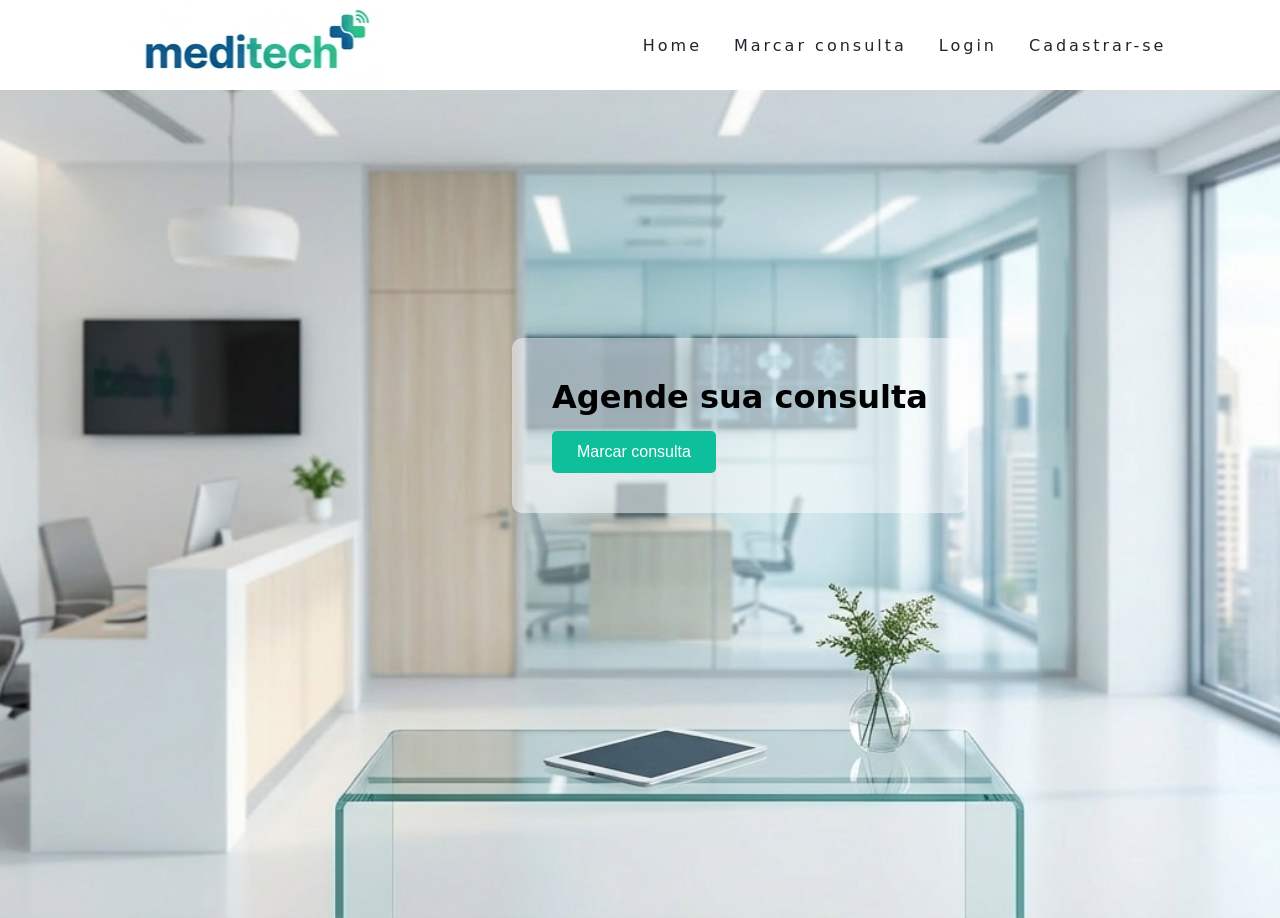
==== html/index.html @ 7c6306c4 "feat: cadastro" ====
<!DOCTYPE html>
<html lang="en">

<head>
    <meta charset="UTF-8">
    <link rel="stylesheet" href="/css/home.css">
    <link rel="stylesheet" href="/css/base.css">
    <link rel="stylesheet" href="/css/layout.css">
    <title>Meditech - Consultas</title>
</head>

<body>
    <header>
        <nav>
            <img class="logo" src="/png/logo-meditech.png">
            </div>
            <ul class="header">
                <li><a href="index.html">Home</a></li>
                <li><a href="consultation.html">Marcar consulta</a></li>
                <li><a href="login.html">Login</a></li>
                <li><a href="register.html">Cadastrar-se</a></li>
            </ul>
        </nav>
    </header>

    <main>
        <div class="box-agendar">
            <h1>Agende sua consulta</h1>
            <a href="consultation.html">
                <button class="btn-consulta">Marcar consulta</button>
            </a>
        </div>
    </main>
</body>

</html>
---- css/home.css ----
.box-agendar{
    position:absolute;
    top:30%;
    left:40%;
    background:rgba(255,255,255,0.5);
    padding:40px;
    border-radius:10px;
}
.btn-consulta{ 
    margin-top: 15px; 
    padding: 12px 25px; 
    background: #0dbf9b; 
    border: none; 
    border-radius: 5px; 
    color: white; 
    font-size: 16px; 
    cursor: pointer; 
}
---- css/base.css ----
* {
    margin: 0;
    padding: 0;
}

a {
    color: #23232e;
    text-decoration: none;
    transition: 0.3s;
}

a:hover {
    opacity: 0.7;
}

body{
    font-family: system-ui, -apple-system, BlinkMacSystemFont, 'Segoe UI', Roboto;
}
---- css/layout.css ----
.logo {
    font-size: 20px;
    text-transform: uppercase;
    letter-spacing: 4px;
}

nav{
    display: flex;
    justify-content: space-around;
    align-items: center;
    font-family: system-ui, -apple-system, BlinkMacSystemFont, 'Segoe UI', Roboto, Oxygen, Ubuntu, Cantarell, 'Open Sans', 'Helvetica Neue', sans-serif;
    background:#fff;
    height: 10vh;
}

main {
    background: url("/png/home-meditech.png") no-repeat center center;
    background-size: cover;
    height: 92vh;
    position: relative;
}

.header{
    list-style: none;
    display: flex;
}

.header li {
    letter-spacing: 3px;
    margin-left: 32px;
}
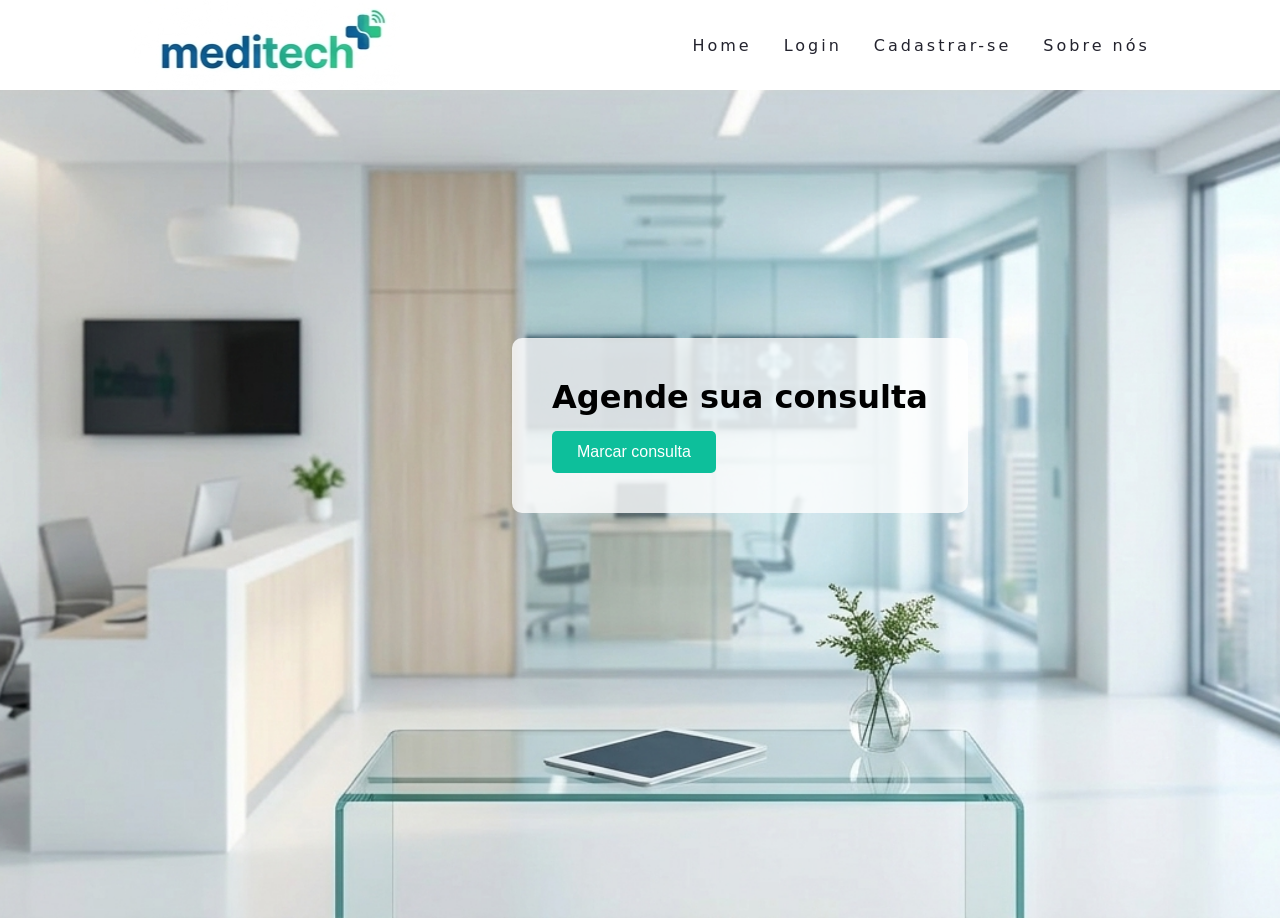
==== commit c908d1e4: "feat: login e agendamento" ====
--- a/html/index.html
+++ b/html/index.html
@@ -5,7 +5,7 @@
     <meta charset="UTF-8">
     <link rel="stylesheet" href="/css/home.css">
     <link rel="stylesheet" href="/css/base.css">
-    <link rel="stylesheet" href="/css/layout.css">
+    <link rel="stylesheet" href="/css/header.css">
     <title>Meditech - Consultas</title>
 </head>
 
@@ -16,9 +16,9 @@
             </div>
             <ul class="header">
                 <li><a href="index.html">Home</a></li>
-                <li><a href="consultation.html">Marcar consulta</a></li>
                 <li><a href="login.html">Login</a></li>
                 <li><a href="register.html">Cadastrar-se</a></li>
+                <li><a href="about.html">Sobre nós</a></li>
             </ul>
         </nav>
     </header>
@@ -26,7 +26,7 @@
     <main>
         <div class="box-agendar">
             <h1>Agende sua consulta</h1>
-            <a href="consultation.html">
+            <a href="register.html">
                 <button class="btn-consulta">Marcar consulta</button>
             </a>
         </div>
--- a/css/home.css
+++ b/css/home.css
@@ -2,7 +2,7 @@
     position:absolute;
     top:30%;
     left:40%;
-    background:rgba(255,255,255,0.5);
+    background:rgba(255,255,255,0.8);
     padding:40px;
     border-radius:10px;
 }
@@ -16,3 +16,27 @@
     font-size: 16px; 
     cursor: pointer; 
 }
+.sobre-container{
+    display: flex;
+    justify-content: center;
+    align-items: center;
+    min-height: 80vh;
+}
+
+.sobre-box{
+    max-width: 700px;
+    background: rgba(255,255,255,0.92);
+    padding: 40px;
+    border-radius: 10px;
+    text-align: center;
+    box-shadow: 0 10px 30px rgba(0,0,0,0.2);
+}
+
+.sobre-box h1{
+    margin-bottom: 20px;
+}
+
+.sobre-box p{
+    margin-bottom: 15px;
+    line-height: 1.6;
+}
--- a/css/base.css
+++ b/css/base.css
@@ -15,4 +15,4 @@
 
 body{
     font-family: system-ui, -apple-system, BlinkMacSystemFont, 'Segoe UI', Roboto;
-}+}
--- a/css/header.css
+++ b/css/header.css
@@ -0,0 +1,31 @@
+.logo {
+    font-size: 20px;
+    text-transform: uppercase;
+    letter-spacing: 4px;
+}
+
+nav{
+    display: flex;
+    justify-content: space-around;
+    align-items: center;
+    font-family: system-ui, -apple-system, BlinkMacSystemFont, 'Segoe UI', Roboto, Oxygen, Ubuntu, Cantarell, 'Open Sans', 'Helvetica Neue', sans-serif;
+    background:#fff;
+    height: 10vh;
+}
+
+main {
+    background: url("/png/home-meditech.png") no-repeat center center;
+    background-size: cover;
+    height: 92vh;
+    position: relative;
+}
+
+.header{
+    list-style: none;
+    display: flex;
+}
+
+.header li {
+    letter-spacing: 3px;
+    margin-left: 32px;
+}
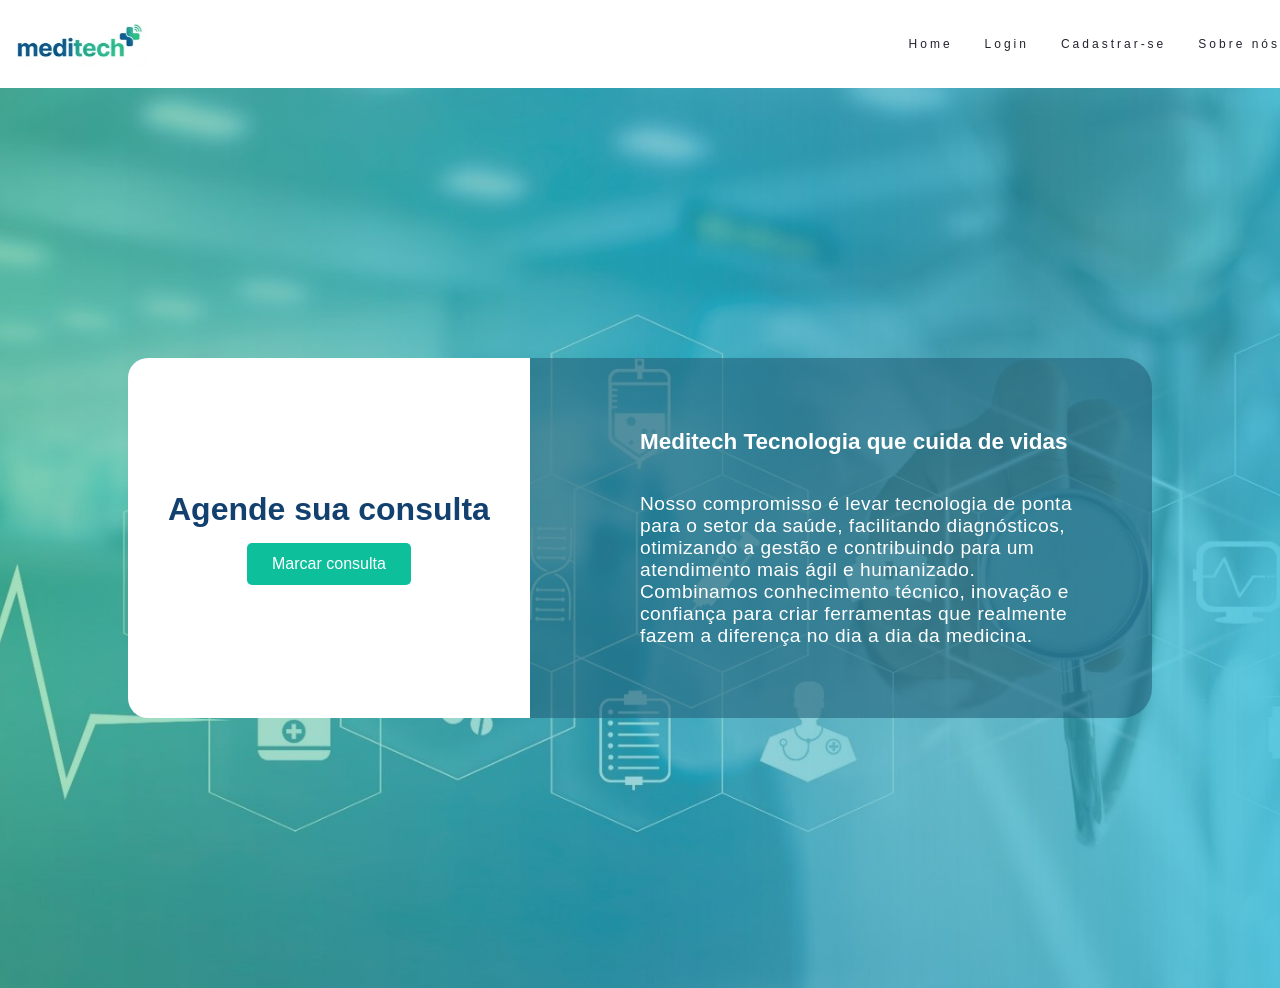
==== commit c9886483: "[FEATURE] Implementação: Ajustar layout" ====
--- a/html/index.html
+++ b/html/index.html
@@ -11,26 +11,35 @@
 
 <body>
     <header>
-        <nav>
-            <img class="logo" src="/png/logo-meditech.png">
-            </div>
-            <ul class="header">
-                <li><a href="index.html">Home</a></li>
-                <li><a href="login.html">Login</a></li>
-                <li><a href="register.html">Cadastrar-se</a></li>
-                <li><a href="about.html">Sobre nós</a></li>
-            </ul>
-        </nav>
+        <div class="wrapper">
+            <nav>
+                <img class="logo" src="/png/logo-meditech.png">
+                <ul class="header">
+                    <li><a href="index.html">Home</a></li>
+                    <li><a href="login.html">Login</a></li>
+                    <li><a href="register.html">Cadastrar-se</a></li>
+                    <li><a href="about.html">Sobre nós</a></li>
+                </ul>
+            </nav>
+        </div>
     </header>
 
-    <main>
-        <div class="box-agendar">
-            <h1>Agende sua consulta</h1>
-            <a href="register.html">
-                <button class="btn-consulta">Marcar consulta</button>
-            </a>
+    <div class="main">
+        <div class="background">
+            <div class="container">
+                <div class="box-agendar">
+                    <h1>Agende sua consulta</h1>
+                    <a href="register.html">
+                        <button class="btn-consulta">Marcar consulta</button>
+                    </a>
+                </div>
+                <div class="box-info">
+                    <h3>Meditech Tecnologia que cuida de vidas</h3>
+                    <p>Nosso compromisso é levar tecnologia de ponta para o setor da saúde, facilitando diagnósticos, otimizando a gestão e contribuindo para um atendimento mais ágil e humanizado. Combinamos conhecimento técnico, inovação e confiança para criar ferramentas que realmente fazem a diferença no dia a dia da medicina.</p>
+                </div>
+            </div>
         </div>
-    </main>
+    </div>
 </body>
 
 </html>
--- a/css/home.css
+++ b/css/home.css
@@ -1,11 +1,14 @@
 .box-agendar{
-    position:absolute;
-    top:30%;
-    left:40%;
-    background:rgba(255,255,255,0.8);
+    background: #fff;
     padding:40px;
-    border-radius:10px;
+    border-radius: 20px 0px 0px 20px;
+    height: 280px;
+    display: flex;
+    align-items: center;
+    justify-content: center;
+    flex-direction: column;
 }
+
 .btn-consulta{ 
     margin-top: 15px; 
     padding: 12px 25px; 
@@ -39,4 +42,32 @@
 .sobre-box p{
     margin-bottom: 15px;
     line-height: 1.6;
+}
+
+.container {
+    display: flex;
+    align-items: center;
+    justify-content: space-between;
+    width: 80%;
+    height: 360px;
+    background: #26667f9e;
+    border-radius: 30px;
+    /* padding: 0px 0em 0px 30px; */
+    /* position: relative; */
+}
+
+.box-info {
+    width: 50%;
+    color: #fff;
+    font-size: 1.2em;
+}
+
+.box-info p {
+    width: 85%;
+    letter-spacing: 0.5px;
+    margin-top: 2em;
+}
+
+.box-agendar h1 {
+    color: #124170;
 }
--- a/css/base.css
+++ b/css/base.css
@@ -10,9 +10,15 @@
 }
 
 a:hover {
-    opacity: 0.7;
+    color: #22aa89;
+    font-size: 1.1em;
 }
 
 body{
-    font-family: system-ui, -apple-system, BlinkMacSystemFont, 'Segoe UI', Roboto;
+    font-family: Roboto, sans-serif
 }
+.wrapper {
+    max-width: 1350px;
+    width: 100%;
+    margin: 0 auto;
+}
--- a/css/header.css
+++ b/css/header.css
@@ -1,28 +1,40 @@
-.logo {
-    font-size: 20px;
-    text-transform: uppercase;
-    letter-spacing: 4px;
+header{
+    box-shadow: rgba(0, 0, 0, 0.24) 0px 3px 8px;
+}
+nav{
+    display: flex;
+    justify-content: space-between;
+    align-items: center;
+    background:#fff;
+    height: 5.5em;
 }
 
-nav{
+.background {
+    background: url("../png/background-2.jpg") no-repeat center center;
+    background-size: cover;
+    height: 100%;
+    width: 100%;
     display: flex;
-    justify-content: space-around;
     align-items: center;
-    font-family: system-ui, -apple-system, BlinkMacSystemFont, 'Segoe UI', Roboto, Oxygen, Ubuntu, Cantarell, 'Open Sans', 'Helvetica Neue', sans-serif;
-    background:#fff;
-    height: 10vh;
+    justify-content: center;
+    gap: 5em;
+}
+.logo
+{
+    width: 150px;
+    height: auto;
 }
 
-main {
-    background: url("/png/home-meditech.png") no-repeat center center;
-    background-size: cover;
-    height: 92vh;
-    position: relative;
+.main
+{
+    width: 100%;
+    height: 100vh;
 }
 
 .header{
     list-style: none;
     display: flex;
+    font-size: 0.75em;
 }
 
 .header li {
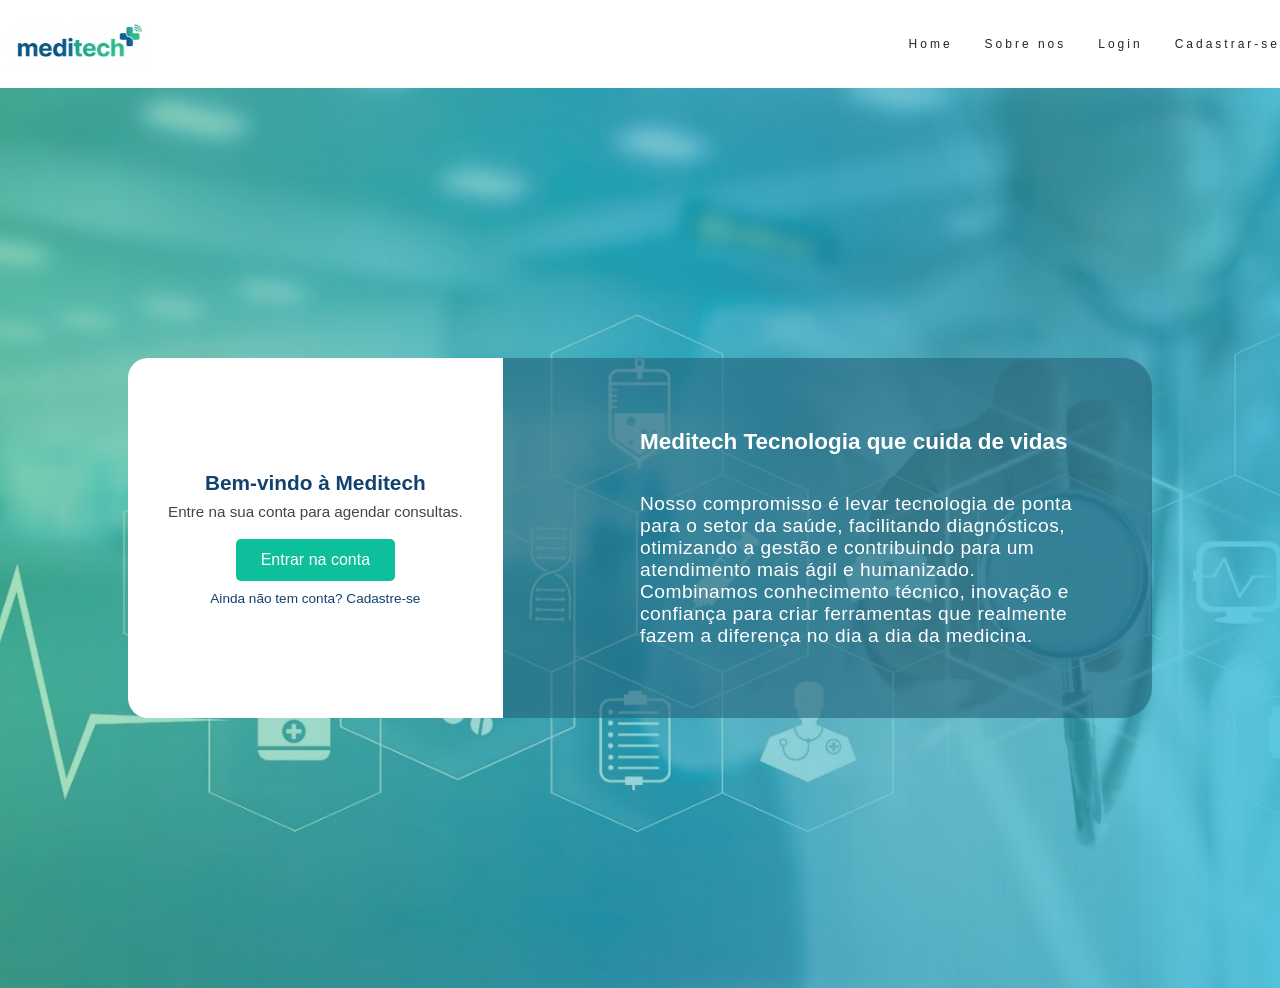
==== commit bcab5d6d: "Add GitHub Copilot instructions, enhance VS Code setup, and improve UI components" ====
--- a/html/index.html
+++ b/html/index.html
@@ -10,28 +10,24 @@
 </head>
 
 <body>
-    <header>
-        <div class="wrapper">
-            <nav>
-                <img class="logo" src="/png/logo-meditech.png">
-                <ul class="header">
-                    <li><a href="index.html">Home</a></li>
-                    <li><a href="login.html">Login</a></li>
-                    <li><a href="register.html">Cadastrar-se</a></li>
-                    <li><a href="about.html">Sobre nós</a></li>
-                </ul>
-            </nav>
-        </div>
-    </header>
+    <app-navbar></app-navbar>
 
     <div class="main">
         <div class="background">
             <div class="container">
-                <div class="box-agendar">
+                <div class="box-agendar" id="boxLogado">
                     <h1>Agende sua consulta</h1>
-                    <a href="register.html">
+                    <a href="consultation.html">
                         <button class="btn-consulta">Marcar consulta</button>
                     </a>
+                </div>
+                <div class="box-agendar box-guest" id="boxGuest">
+                    <h1>Bem-vindo à Meditech</h1>
+                    <p>Entre na sua conta para agendar consultas.</p>
+                    <a href="login.html">
+                        <button class="btn-consulta">Entrar na conta</button>
+                    </a>
+                    <a class="link-cadastro-home" href="register.html">Ainda não tem conta? Cadastre-se</a>
                 </div>
                 <div class="box-info">
                     <h3>Meditech Tecnologia que cuida de vidas</h3>
@@ -41,5 +37,13 @@
         </div>
     </div>
 </body>
+<script src="/js/navbar.js"></script>
+<script>
+    (function () {
+        const logado = !!localStorage.getItem("token");
+        document.getElementById("boxLogado").style.display = logado ? "flex" : "none";
+        document.getElementById("boxGuest").style.display  = logado ? "none"  : "flex";
+    })();
+</script>
 
 </html>
--- a/css/home.css
+++ b/css/home.css
@@ -70,4 +70,27 @@
 
 .box-agendar h1 {
     color: #124170;
+}
+
+.box-guest h1 {
+    font-size: 1.3em;
+}
+
+.box-guest p {
+    color: #444;
+    font-size: 0.95em;
+    margin: 8px 0 4px;
+    text-align: center;
+}
+
+.link-cadastro-home {
+    display: block;
+    margin-top: 10px;
+    font-size: 0.85em;
+    color: #124170;
+    text-decoration: none;
+}
+
+.link-cadastro-home:hover {
+    text-decoration: underline;
 }
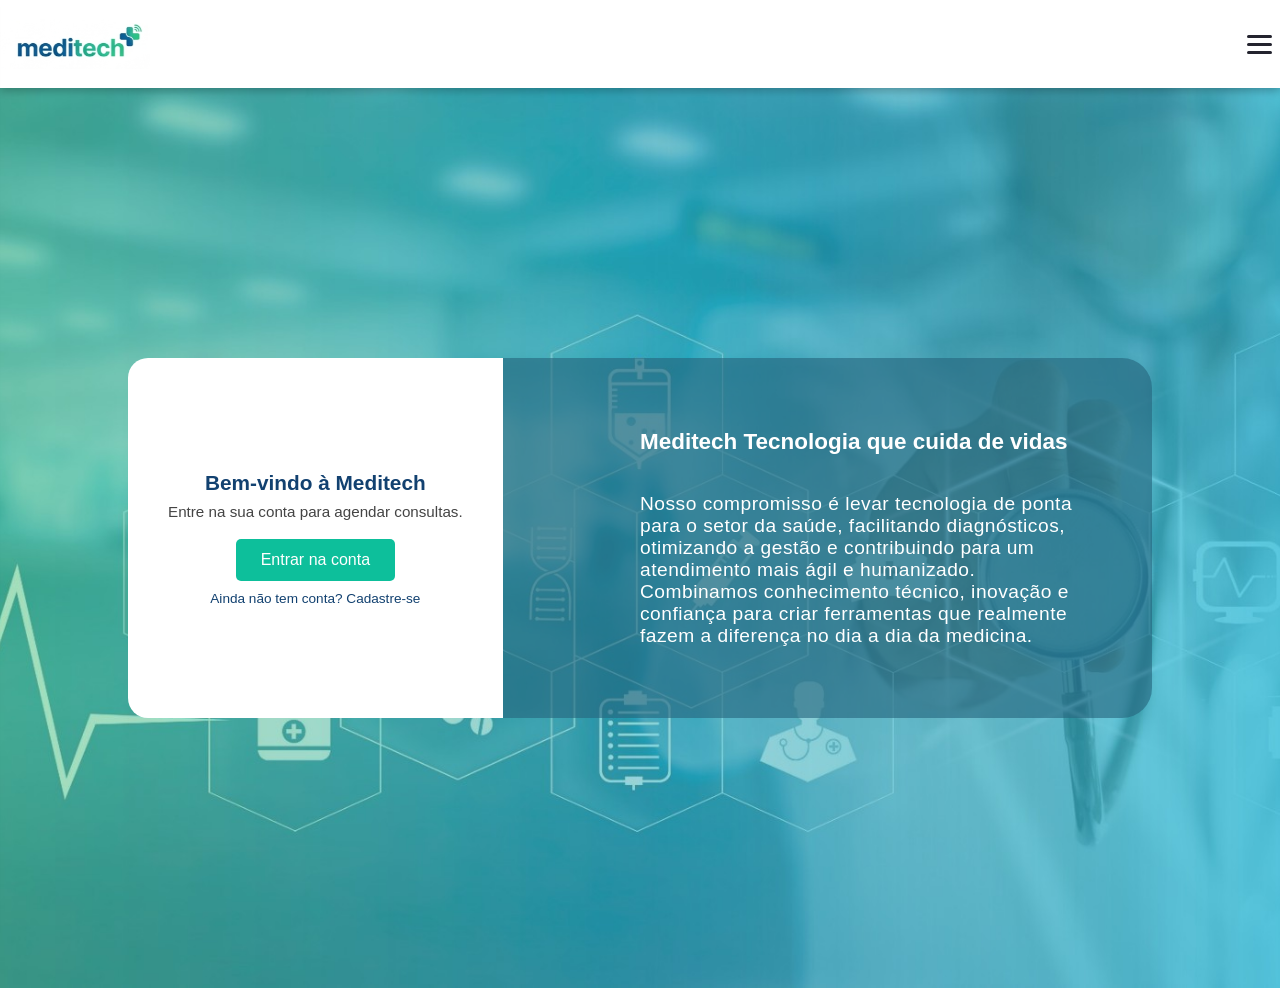
==== commit 3ba2d6d2: "Ajustes relacionados a login para refletir nova versao do backend" ====
--- a/html/index.html
+++ b/html/index.html
@@ -1,8 +1,9 @@
 <!DOCTYPE html>
-<html lang="en">
+<html lang="pt-br">
 
 <head>
     <meta charset="UTF-8">
+    <meta name="viewport" content="width=device-width, initial-scale=1.0">
     <link rel="stylesheet" href="/css/home.css">
     <link rel="stylesheet" href="/css/base.css">
     <link rel="stylesheet" href="/css/header.css">
@@ -17,16 +18,12 @@
             <div class="container">
                 <div class="box-agendar" id="boxLogado">
                     <h1>Agende sua consulta</h1>
-                    <a href="consultation.html">
-                        <button class="btn-consulta">Marcar consulta</button>
-                    </a>
+                    <a class="btn-consulta" href="consultation.html">Marcar consulta</a>
                 </div>
                 <div class="box-agendar box-guest" id="boxGuest">
                     <h1>Bem-vindo à Meditech</h1>
                     <p>Entre na sua conta para agendar consultas.</p>
-                    <a href="login.html">
-                        <button class="btn-consulta">Entrar na conta</button>
-                    </a>
+                    <a class="btn-consulta" href="login.html">Entrar na conta</a>
                     <a class="link-cadastro-home" href="register.html">Ainda não tem conta? Cadastre-se</a>
                 </div>
                 <div class="box-info">
@@ -38,12 +35,6 @@
     </div>
 </body>
 <script src="/js/navbar.js"></script>
-<script>
-    (function () {
-        const logado = !!localStorage.getItem("token");
-        document.getElementById("boxLogado").style.display = logado ? "flex" : "none";
-        document.getElementById("boxGuest").style.display  = logado ? "none"  : "flex";
-    })();
-</script>
+<script src="/js/home.js"></script>
 
 </html>
--- a/css/home.css
+++ b/css/home.css
@@ -18,6 +18,7 @@
     color: white; 
     font-size: 16px; 
     cursor: pointer; 
+    display: inline-block;
 }
 .sobre-container{
     display: flex;
--- a/css/header.css
+++ b/css/header.css
@@ -1,5 +1,7 @@
 header{
     box-shadow: rgba(0, 0, 0, 0.24) 0px 3px 8px;
+    position: relative;
+    z-index: 100;
 }
 nav{
     display: flex;
@@ -19,6 +21,12 @@
     justify-content: center;
     gap: 5em;
 }
+
+.logo-link {
+    display: flex;
+    align-items: center;
+}
+
 .logo
 {
     width: 150px;
@@ -31,13 +39,100 @@
     height: 100vh;
 }
 
-.header{
+/* Hamburger button */
+.hamburger-btn {
+    background: none;
+    border: none;
+    cursor: pointer;
+    display: flex;
+    flex-direction: column;
+    gap: 5px;
+    padding: 8px;
+}
+
+.hamburger-btn span {
+    display: block;
+    width: 25px;
+    height: 3px;
+    background: #23232e;
+    border-radius: 3px;
+    transition: background 0.3s;
+}
+
+.hamburger-btn:hover span {
+    background: #22aa89;
+}
+
+/* Sidebar overlay */
+.sidebar-overlay {
+    display: none;
+    position: fixed;
+    inset: 0;
+    background: rgba(0, 0, 0, 0.45);
+    z-index: 999;
+}
+
+.sidebar-overlay.open {
+    display: block;
+}
+
+/* Sidebar */
+.sidebar {
+    position: fixed;
+    top: 0;
+    left: -280px;
+    width: 260px;
+    height: 100%;
+    background: #1565C0;
+    z-index: 1000;
+    padding: 20px 0;
+    transition: left 0.3s ease;
+    box-shadow: 4px 0 15px rgba(0, 0, 0, 0.3);
+}
+
+.sidebar.open {
+    left: 0;
+}
+
+/* Sidebar close button */
+.sidebar-close {
+    background: none;
+    border: none;
+    color: #fff;
+    font-size: 1.2em;
+    cursor: pointer;
+    display: block;
+    margin: 0 20px 20px auto;
+    padding: 4px 8px;
+    transition: opacity 0.3s;
+}
+
+.sidebar-close:hover {
+    opacity: 0.7;
+}
+
+/* Sidebar menu */
+.sidebar-menu {
     list-style: none;
-    display: flex;
+    padding: 0;
+    margin-top: 10px;
+}
+
+.sidebar-menu li {
+    border-bottom: 1px solid rgba(255, 255, 255, 0.15);
+}
+
+.sidebar-menu li a {
+    display: block;
+    padding: 15px 25px;
+    color: #fff;
+    font-size: 0.75em;
+    letter-spacing: 3px;
+    transition: background 0.2s;
+}
+
+.sidebar-menu li a:hover {
+    background: rgba(255, 255, 255, 0.15);
+    color: #fff;
     font-size: 0.75em;
 }
-
-.header li {
-    letter-spacing: 3px;
-    margin-left: 32px;
-}
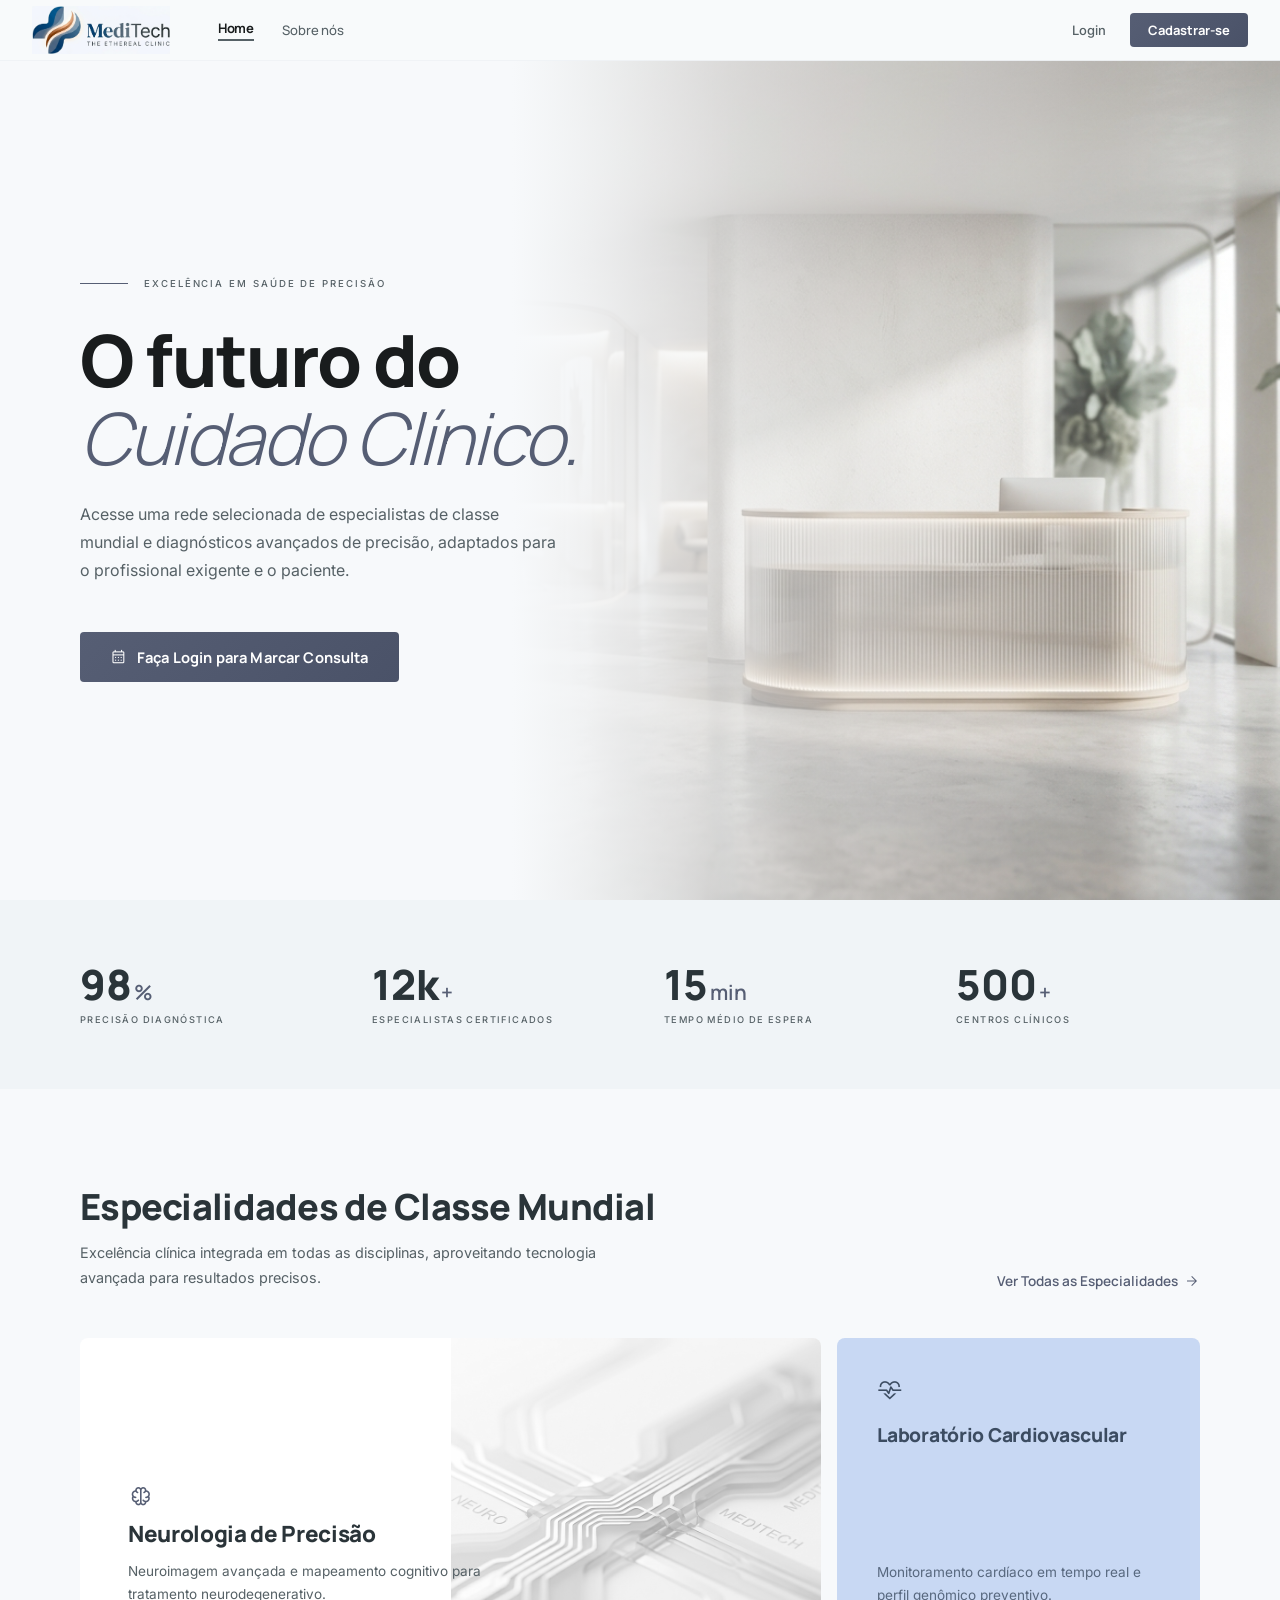
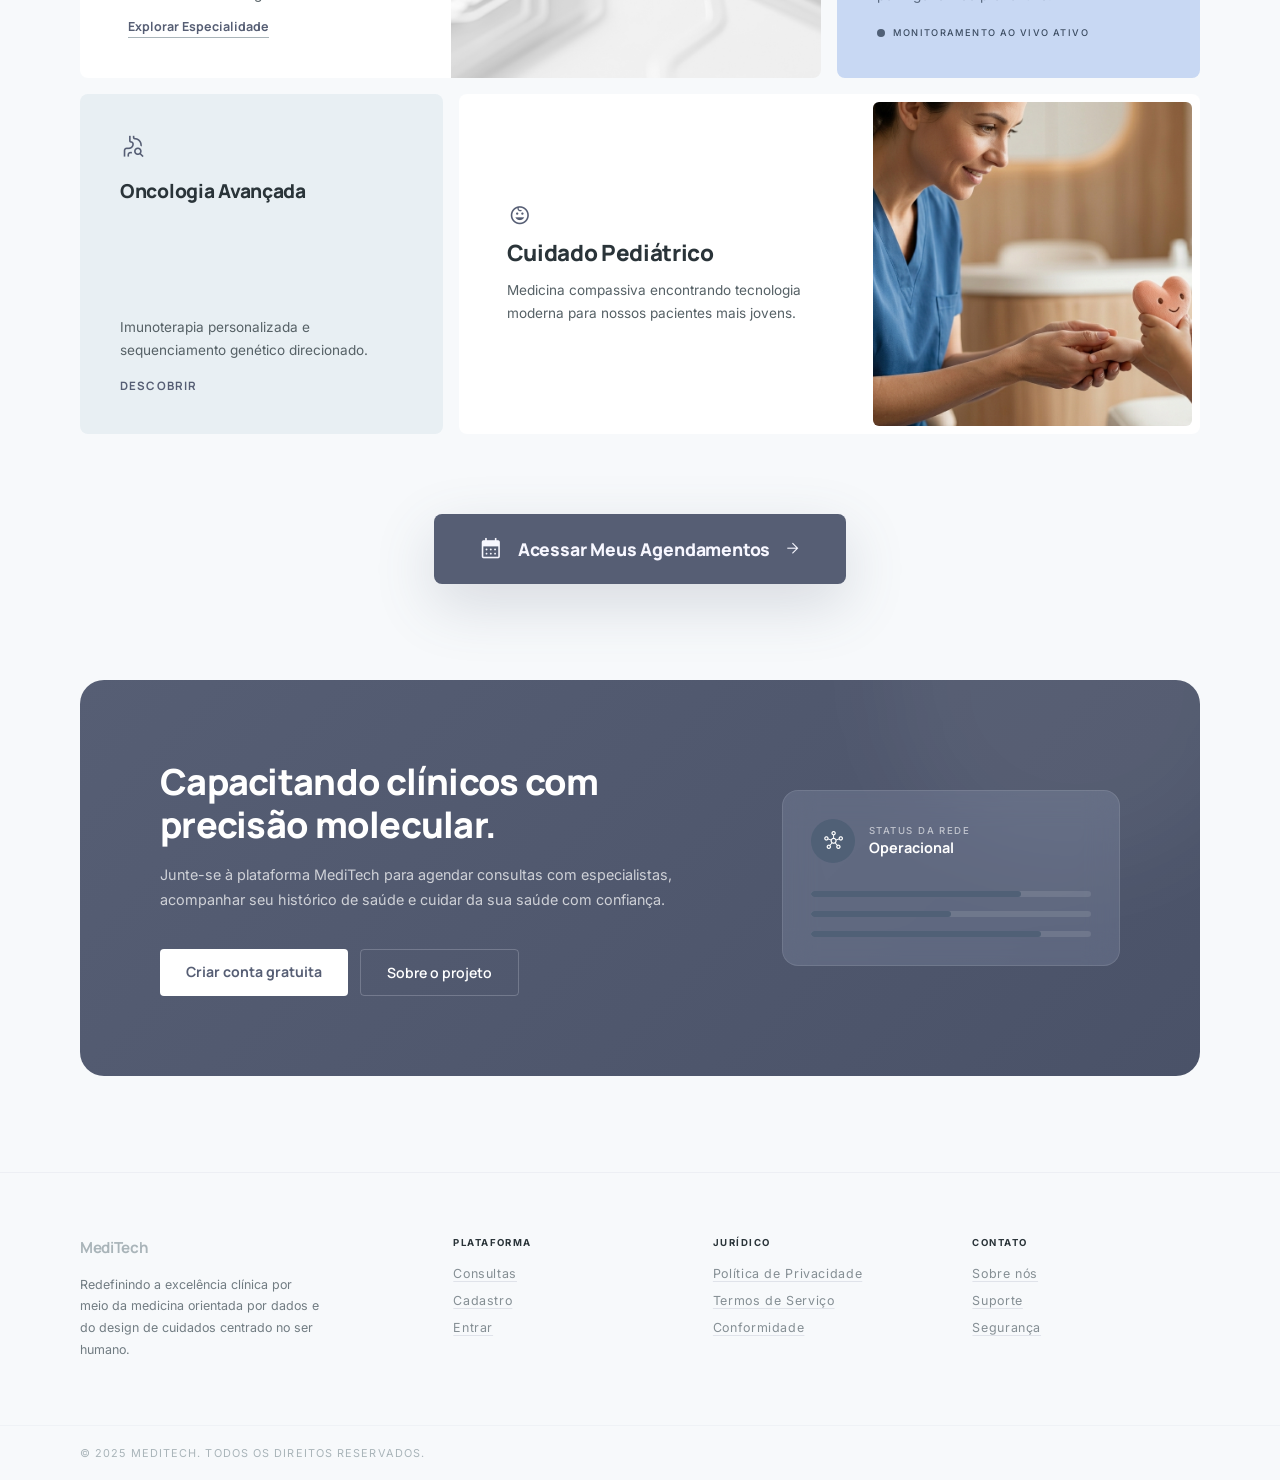
==== commit 6d31cdf9: "feat: Implement design system for MediTech website - Added design.md outlining the design system, in" ====
--- a/html/index.html
+++ b/html/index.html
@@ -4,37 +4,233 @@
 <head>
     <meta charset="UTF-8">
     <meta name="viewport" content="width=device-width, initial-scale=1.0">
-    <link rel="stylesheet" href="/css/home.css">
+    <link rel="preconnect" href="https://fonts.googleapis.com">
+    <link href="https://fonts.googleapis.com/css2?family=Manrope:wght@300;400;500;600;700;800&family=Inter:wght@300;400;500;600&display=swap" rel="stylesheet">
+    <link href="https://fonts.googleapis.com/css2?family=Material+Symbols+Outlined:opsz,wght,FILL,GRAD@24,300,0,0" rel="stylesheet">
     <link rel="stylesheet" href="/css/base.css">
     <link rel="stylesheet" href="/css/header.css">
-    <title>Meditech - Consultas</title>
+    <link rel="stylesheet" href="/css/home.css">
+    <title>MediTech — Consultas Médicas</title>
 </head>
 
 <body>
     <app-navbar></app-navbar>
 
-    <div class="main">
-        <div class="background">
-            <div class="container">
-                <div class="box-agendar" id="boxLogado">
-                    <h1>Agende sua consulta</h1>
-                    <a class="btn-consulta" href="consultation.html">Marcar consulta</a>
-                </div>
-                <div class="box-agendar box-guest" id="boxGuest">
-                    <h1>Bem-vindo à Meditech</h1>
-                    <p>Entre na sua conta para agendar consultas.</p>
-                    <a class="btn-consulta" href="login.html">Entrar na conta</a>
-                    <a class="link-cadastro-home" href="register.html">Ainda não tem conta? Cadastre-se</a>
-                </div>
-                <div class="box-info">
-                    <h3>Meditech Tecnologia que cuida de vidas</h3>
-                    <p>Nosso compromisso é levar tecnologia de ponta para o setor da saúde, facilitando diagnósticos, otimizando a gestão e contribuindo para um atendimento mais ágil e humanizado. Combinamos conhecimento técnico, inovação e confiança para criar ferramentas que realmente fazem a diferença no dia a dia da medicina.</p>
-                </div>
+    <main class="main">
+
+        <!-- ===== HERO ===== -->
+        <section class="hero">
+            <div class="hero-bg">
+                <img src="/png/Hero tela inicial.png" alt="Ambiente clínico moderno">
+                <div class="hero-overlay"></div>
+            </div>
+
+            <div class="hero-inner">
+                <div class="hero-content">
+                    <div class="hero-eyebrow">
+                        <span class="eyebrow-line"></span>
+                        <span class="eyebrow-text">Excelência em Saúde de Precisão</span>
+                    </div>
+
+                    <h1 class="hero-title">
+                        O futuro do<br>
+                        <em>Cuidado Clínico.</em>
+                    </h1>
+
+                    <p class="hero-desc">
+                        Acesse uma rede selecionada de especialistas de classe mundial e diagnósticos avançados de precisão, adaptados para o profissional exigente e o paciente.
+                    </p>
+
+                    <div id="hero-cta"></div>
+                </div>
+            </div>
+        </section>
+
+        <!-- ===== MÉTRICAS ===== -->
+        <section class="metrics-section">
+            <div class="metrics-grid">
+                <div class="metric-item">
+                    <span class="metric-number">98<em>%</em></span>
+                    <span class="metric-label">Precisão Diagnóstica</span>
+                </div>
+                <div class="metric-item">
+                    <span class="metric-number">12k<em>+</em></span>
+                    <span class="metric-label">Especialistas Certificados</span>
+                </div>
+                <div class="metric-item">
+                    <span class="metric-number">15<em>min</em></span>
+                    <span class="metric-label">Tempo Médio de Espera</span>
+                </div>
+                <div class="metric-item">
+                    <span class="metric-number">500<em>+</em></span>
+                    <span class="metric-label">Centros Clínicos</span>
+                </div>
+            </div>
+        </section>
+
+        <!-- ===== ESPECIALIDADES — BENTO GRID ===== -->
+        <section class="specialties-section">
+            <div class="specialties-section-inner">
+
+                <div class="specialties-header">
+                    <div class="specialties-header-text">
+                        <h2>Especialidades de Classe Mundial</h2>
+                        <p>Excelência clínica integrada em todas as disciplinas, aproveitando tecnologia avançada para resultados precisos.</p>
+                    </div>
+                    <a class="specialties-view-all" href="/html/consultation.html">
+                        Ver Todas as Especialidades
+                        <span class="material-symbols-outlined">arrow_forward</span>
+                    </a>
+                </div>
+
+                <div class="bento-grid">
+
+                    <!-- Neurologia — col 1-8, row 1 -->
+                    <div class="bento-card bento-neuro">
+                        <div class="card-content">
+                            <span class="material-symbols-outlined card-icon">neurology</span>
+                            <h4>Neurologia de Precisão</h4>
+                            <p>Neuroimagem avançada e mapeamento cognitivo para tratamento neurodegenerativo.</p>
+                            <a class="card-link" href="/html/consultation.html">Explorar Especialidade</a>
+                        </div>
+                        <div class="card-image">
+                            <img src="/png/neurologista.png" alt="Neurologia">
+                        </div>
+                    </div>
+
+                    <!-- Cardiovascular — col 9-12, row 1 -->
+                    <div class="bento-card bento-cardio">
+                        <div>
+                            <span class="material-symbols-outlined card-icon">cardiology</span>
+                            <h4 style="margin-top: 20px;">Laboratório Cardiovascular</h4>
+                        </div>
+                        <div>
+                            <p>Monitoramento cardíaco em tempo real e perfil genômico preventivo.</p>
+                            <div class="live-indicator" style="margin-top: 20px;">
+                                <span class="live-dot"></span>
+                                <span class="live-label">Monitoramento ao Vivo Ativo</span>
+                            </div>
+                        </div>
+                    </div>
+
+                    <!-- Oncologia — col 1-4, row 2 -->
+                    <div class="bento-card bento-onco">
+                        <div>
+                            <span class="material-symbols-outlined card-icon">oncology</span>
+                            <h4 style="margin-top: 20px;">Oncologia Avançada</h4>
+                        </div>
+                        <div>
+                            <p>Imunoterapia personalizada e sequenciamento genético direcionado.</p>
+                            <a class="card-link" href="/html/consultation.html" style="margin-top: 16px; display: inline-block;">Descobrir</a>
+                        </div>
+                    </div>
+
+                    <!-- Pediátrico — col 5-12, row 2 -->
+                    <div class="bento-card bento-ped">
+                        <div class="card-content">
+                            <span class="material-symbols-outlined card-icon">child_care</span>
+                            <h4>Cuidado Pediátrico</h4>
+                            <p>Medicina compassiva encontrando tecnologia moderna para nossos pacientes mais jovens.</p>
+                        </div>
+                        <div class="card-image">
+                            <img src="/png/Pediatrico.png" alt="Pediatria">
+                        </div>
+                    </div>
+
+                </div>
+
+                <!-- CTA abaixo do bento -->
+                <div class="bento-cta">
+                    <a class="btn-bento-cta" href="/html/consultation.html">
+                        <span class="material-symbols-outlined icon-main">calendar_month</span>
+                        Acessar Meus Agendamentos
+                        <span class="material-symbols-outlined icon-arrow">arrow_forward</span>
+                    </a>
+                </div>
+
+            </div>
+        </section>
+
+        <!-- ===== CTA FINAL ===== -->
+        <section class="cta-section">
+            <div class="cta-banner">
+                <div class="cta-orb" aria-hidden="true"></div>
+
+                <div class="cta-text">
+                    <h2>Capacitando clínicos com<br>precisão molecular.</h2>
+                    <p>Junte-se à plataforma MediTech para agendar consultas com especialistas, acompanhar seu histórico de saúde e cuidar da sua saúde com confiança.</p>
+                    <div class="cta-actions">
+                        <a class="btn-cta-primary" href="/html/register.html">Criar conta gratuita</a>
+                        <a class="btn-cta-ghost" href="/html/about.html">Sobre o projeto</a>
+                    </div>
+                </div>
+
+                <div class="cta-widget" aria-hidden="true">
+                    <div class="cta-widget-header">
+                        <div class="cta-widget-icon">
+                            <span class="material-symbols-outlined">hub</span>
+                        </div>
+                        <div>
+                            <div class="cta-widget-label">Status da Rede</div>
+                            <div class="cta-widget-status">Operacional</div>
+                        </div>
+                    </div>
+                    <div class="cta-widget-bars">
+                        <div class="cta-bar-track">
+                            <div class="cta-bar-fill" style="width: 75%"></div>
+                        </div>
+                        <div class="cta-bar-track">
+                            <div class="cta-bar-fill" style="width: 50%"></div>
+                        </div>
+                        <div class="cta-bar-track">
+                            <div class="cta-bar-fill" style="width: 82%"></div>
+                        </div>
+                    </div>
+                </div>
+            </div>
+        </section>
+
+    </main>
+
+    <!-- ===== FOOTER ===== -->
+    <footer class="site-footer">
+        <div class="footer-inner">
+            <div>
+                <a href="/html/index.html" class="footer-brand-logo">MediTech</a>
+                <p class="footer-brand-tagline">Redefinindo a excelência clínica por meio da medicina orientada por dados e do design de cuidados centrado no ser humano.</p>
+            </div>
+            <div>
+                <div class="footer-col-title">Plataforma</div>
+                <nav class="footer-col-links">
+                    <a href="/html/consultation.html">Consultas</a>
+                    <a href="/html/register.html">Cadastro</a>
+                    <a href="/html/login.html">Entrar</a>
+                </nav>
+            </div>
+            <div>
+                <div class="footer-col-title">Jurídico</div>
+                <nav class="footer-col-links">
+                    <a href="#">Política de Privacidade</a>
+                    <a href="#">Termos de Serviço</a>
+                    <a href="#">Conformidade</a>
+                </nav>
+            </div>
+            <div>
+                <div class="footer-col-title">Contato</div>
+                <nav class="footer-col-links">
+                    <a href="/html/about.html">Sobre nós</a>
+                    <a href="#">Suporte</a>
+                    <a href="#">Segurança</a>
+                </nav>
             </div>
         </div>
-    </div>
+        <div class="footer-bottom">
+            <span class="footer-copyright">© 2025 MediTech. Todos os direitos reservados.</span>
+        </div>
+    </footer>
+
+    <script src="/js/navbar.js"></script>
+    <script src="/js/home.js"></script>
 </body>
-<script src="/js/navbar.js"></script>
-<script src="/js/home.js"></script>
-
-</html>+
+</html>
--- a/css/header.css
+++ b/css/header.css
@@ -1,138 +1,188 @@
-header{
-    box-shadow: rgba(0, 0, 0, 0.24) 0px 3px 8px;
-    position: relative;
-    z-index: 100;
-}
-nav{
-    display: flex;
-    justify-content: space-between;
-    align-items: center;
-    background:#fff;
-    height: 5.5em;
+:root {
+    --navbar-height: 60px;
 }
 
-.background {
-    background: url("../png/background-2.jpg") no-repeat center center;
-    background-size: cover;
+body {
+    padding-top: var(--navbar-height);
+}
+
+/* ===== NAVBAR (glass horizontal) ===== */
+.navbar {
+    position: fixed;
+    top: 0;
+    left: 0;
+    right: 0;
+    height: var(--navbar-height);
+    z-index: 200;
+    background: rgba(247, 249, 251, 0.82);
+    backdrop-filter: blur(24px);
+    -webkit-backdrop-filter: blur(24px);
+    border-bottom: 1px solid rgba(194, 198, 212, 0.15);
+}
+
+.navbar-inner {
+    display: flex;
+    align-items: center;
+    justify-content: space-between;
     height: 100%;
-    width: 100%;
+    max-width: 1400px;
+    margin: 0 auto;
+    padding: 0 32px;
+}
+
+/* Left: logo + links */
+.navbar-start {
+    display: flex;
+    align-items: center;
+    gap: 48px;
+}
+
+.navbar-logo {
+    display: flex;
+    align-items: center;
+    text-decoration: none;
+    flex-shrink: 0;
+}
+
+.navbar-logo img {
+    height: 48px;
+    width: auto;
+    display: block;
+}
+
+.navbar-logo:hover {
+    font-size: inherit;
+}
+
+.navbar-links {
+    display: flex;
+    align-items: center;
+    gap: 28px;
+}
+
+.navbar-links a {
+    font-family: 'Manrope', sans-serif;
+    font-size: 0.82rem;
+    font-weight: 500;
+    letter-spacing: -0.01em;
+    color: #566166;
+    text-decoration: none;
+    transition: color 0.2s;
+}
+
+.navbar-links a:hover {
+    color: #191c1d;
+    font-size: 0.82rem;
+}
+
+.navbar-links a.active {
+    color: #191c1d;
+    font-weight: 700;
+    border-bottom: 2px solid #566166;
+    padding-bottom: 2px;
+}
+
+/* Right: user or auth */
+.navbar-end {
+    display: flex;
+    align-items: center;
+    flex-shrink: 0;
+}
+
+/* Auth (guest) */
+.navbar-auth {
+    display: flex;
+    align-items: center;
+    gap: 8px;
+}
+
+.navbar-link-auth {
+    font-family: 'Inter', sans-serif;
+    font-size: 0.81rem;
+    font-weight: 500;
+    color: #566166;
+    text-decoration: none;
+    padding: 7px 16px;
+    border-radius: 0.25rem;
+    transition: background 0.2s, color 0.2s;
+}
+
+.navbar-link-auth:hover {
+    background: #f0f4f7;
+    color: #191c1d;
+    font-size: 0.81rem;
+}
+
+.navbar-btn-register {
+    font-family: 'Manrope', sans-serif;
+    font-size: 0.81rem;
+    font-weight: 700;
+    color: #fff;
+    background: linear-gradient(135deg, #565e74 0%, #4a5268 100%);
+    padding: 8px 18px;
+    border-radius: 0.25rem;
+    text-decoration: none;
+    transition: opacity 0.2s, transform 0.15s;
+}
+
+.navbar-btn-register:hover {
+    opacity: 0.88;
+    color: #fff;
+    font-size: 0.81rem;
+    transform: translateY(-1px);
+}
+
+/* User (logged) */
+.navbar-user {
+    display: flex;
+    align-items: center;
+    gap: 10px;
+}
+
+.navbar-avatar {
+    width: 32px;
+    height: 32px;
+    border-radius: 50%;
+    background: linear-gradient(135deg, #565e74, #4a5268);
+    color: #fff;
     display: flex;
     align-items: center;
     justify-content: center;
-    gap: 5em;
+    font-family: 'Manrope', sans-serif;
+    font-weight: 700;
+    font-size: 0.8rem;
+    flex-shrink: 0;
+    user-select: none;
+    border: 2px solid #e8eff3;
 }
 
-.logo-link {
-    display: flex;
-    align-items: center;
+.navbar-username {
+    font-family: 'Manrope', sans-serif;
+    font-size: 0.83rem;
+    font-weight: 600;
+    color: #191c1d;
 }
 
-.logo
-{
-    width: 150px;
-    height: auto;
+.navbar-logout {
+    background: none;
+    border: 1px solid rgba(194, 198, 212, 0.5);
+    border-radius: 0.25rem;
+    padding: 6px 14px;
+    font-family: 'Inter', sans-serif;
+    font-size: 0.77rem;
+    font-weight: 500;
+    color: #566166;
+    cursor: pointer;
+    transition: background 0.2s, color 0.2s;
 }
 
-.main
-{
-    width: 100%;
-    height: 100vh;
+.navbar-logout:hover {
+    background: #f0f4f7;
+    color: #191c1d;
 }
 
-/* Hamburger button */
-.hamburger-btn {
-    background: none;
-    border: none;
-    cursor: pointer;
-    display: flex;
-    flex-direction: column;
-    gap: 5px;
-    padding: 8px;
+/* ===== PAGE CONTENT ===== */
+.main {
+    width: 100%;
+    min-height: calc(100vh - var(--navbar-height));
 }
-
-.hamburger-btn span {
-    display: block;
-    width: 25px;
-    height: 3px;
-    background: #23232e;
-    border-radius: 3px;
-    transition: background 0.3s;
-}
-
-.hamburger-btn:hover span {
-    background: #22aa89;
-}
-
-/* Sidebar overlay */
-.sidebar-overlay {
-    display: none;
-    position: fixed;
-    inset: 0;
-    background: rgba(0, 0, 0, 0.45);
-    z-index: 999;
-}
-
-.sidebar-overlay.open {
-    display: block;
-}
-
-/* Sidebar */
-.sidebar {
-    position: fixed;
-    top: 0;
-    left: -280px;
-    width: 260px;
-    height: 100%;
-    background: #1565C0;
-    z-index: 1000;
-    padding: 20px 0;
-    transition: left 0.3s ease;
-    box-shadow: 4px 0 15px rgba(0, 0, 0, 0.3);
-}
-
-.sidebar.open {
-    left: 0;
-}
-
-/* Sidebar close button */
-.sidebar-close {
-    background: none;
-    border: none;
-    color: #fff;
-    font-size: 1.2em;
-    cursor: pointer;
-    display: block;
-    margin: 0 20px 20px auto;
-    padding: 4px 8px;
-    transition: opacity 0.3s;
-}
-
-.sidebar-close:hover {
-    opacity: 0.7;
-}
-
-/* Sidebar menu */
-.sidebar-menu {
-    list-style: none;
-    padding: 0;
-    margin-top: 10px;
-}
-
-.sidebar-menu li {
-    border-bottom: 1px solid rgba(255, 255, 255, 0.15);
-}
-
-.sidebar-menu li a {
-    display: block;
-    padding: 15px 25px;
-    color: #fff;
-    font-size: 0.75em;
-    letter-spacing: 3px;
-    transition: background 0.2s;
-}
-
-.sidebar-menu li a:hover {
-    background: rgba(255, 255, 255, 0.15);
-    color: #fff;
-    font-size: 0.75em;
-}
--- a/css/home.css
+++ b/css/home.css
@@ -1,97 +1,827 @@
-.box-agendar{
+/* =====================================================
+   HOME — design.md: "The Ethereal Clinic"
+   Manrope (headlines) + Inter (body/labels)
+   ===================================================== */
+
+.material-symbols-outlined {
+    font-variation-settings: 'FILL' 0, 'wght' 300, 'GRAD' 0, 'opsz' 24;
+    vertical-align: middle;
+}
+
+.material-symbols-outlined.filled {
+    font-variation-settings: 'FILL' 1, 'wght' 300, 'GRAD' 0, 'opsz' 24;
+}
+
+.main {
+    height: auto;
+    min-height: calc(100vh - var(--navbar-height));
+}
+
+/* ===================================================
+   HERO
+   =================================================== */
+.hero {
+    position: relative;
+    min-height: calc(100vh - var(--navbar-height));
+    display: flex;
+    align-items: center;
+    overflow: hidden;
+    background: #f7f9fb;
+}
+
+/* Imagem de fundo + gradiente overlay */
+.hero-bg {
+    position: absolute;
+    inset: 0;
+    z-index: 0;
+}
+
+.hero-bg img {
+    width: 100%;
+    height: 100%;
+    object-fit: cover;
+    object-position: center;
+}
+
+.hero-overlay {
+    position: absolute;
+    inset: 0;
+    background: linear-gradient(to right, #f7f9fb 40%, rgba(247, 249, 251, 0.55) 65%, transparent 100%);
+}
+
+/* Conteúdo */
+.hero-inner {
+    position: relative;
+    z-index: 1;
+    width: 100%;
+    max-width: 1400px;
+    margin: 0 auto;
+    padding: 80px 80px 80px 80px;
+}
+
+.hero-content {
+    max-width: 600px;
+}
+
+/* Eyebrow */
+.hero-eyebrow {
+    display: flex;
+    align-items: center;
+    gap: 16px;
+    margin-bottom: 32px;
+}
+
+.eyebrow-line {
+    width: 48px;
+    height: 1px;
+    background: #565e74;
+    flex-shrink: 0;
+}
+
+.eyebrow-text {
+    font-family: 'Inter', sans-serif;
+    font-size: 0.6rem;
+    font-weight: 500;
+    letter-spacing: 0.2em;
+    text-transform: uppercase;
+    color: #566166;
+}
+
+/* Título */
+.hero-title {
+    font-family: 'Manrope', sans-serif;
+    font-size: clamp(3rem, 6vw, 4.5rem);
+    font-weight: 800;
+    line-height: 1.08;
+    letter-spacing: -0.025em;
+    color: #191c1d;
+    margin-bottom: 24px;
+}
+
+.hero-title em {
+    font-style: italic;
+    font-weight: 300;
+    color: #565e74;
+}
+
+/* Descrição */
+.hero-desc {
+    font-family: 'Inter', sans-serif;
+    font-size: 1rem;
+    line-height: 1.75;
+    color: #566166;
+    max-width: 480px;
+    margin-bottom: 48px;
+}
+
+/* ---- Busca (guest) ---- */
+.search-bar {
+    display: flex;
+    align-items: center;
+    background: #ffffff;
+    border-radius: 0.5rem;
+    box-shadow: 0 1px 6px rgba(42, 52, 57, 0.08);
+    padding: 6px 6px 6px 16px;
+    gap: 8px;
+    max-width: 480px;
+}
+
+.search-bar .material-symbols-outlined {
+    color: #717c82;
+    flex-shrink: 0;
+    font-size: 1.1rem;
+}
+
+.search-bar input {
+    flex: 1;
+    border: none;
+    outline: none;
+    background: transparent;
+    font-family: 'Inter', sans-serif;
+    font-size: 0.88rem;
+    color: #191c1d;
+    min-width: 0;
+}
+
+.search-bar input::placeholder {
+    color: #a9b4b9;
+}
+
+.btn-search {
+    display: inline-flex;
+    align-items: center;
+    background: linear-gradient(135deg, #565e74 0%, #4a5268 100%);
+    color: #fff;
+    font-family: 'Manrope', sans-serif;
+    font-weight: 700;
+    font-size: 0.85rem;
+    padding: 12px 24px;
+    border-radius: 0.375rem;
+    text-decoration: none;
+    white-space: nowrap;
+    transition: opacity 0.2s, transform 0.15s;
+    flex-shrink: 0;
+}
+
+.btn-search:hover {
+    opacity: 0.88;
+    color: #fff;
+    font-size: 0.85rem;
+    transform: translateY(-1px);
+}
+
+/* ---- CTA logado (hero) ---- */
+.hero-cta {
+    display: flex;
+    flex-direction: column;
+    align-items: flex-start;
+    gap: 14px;
+}
+
+.btn-primary {
+    display: inline-flex;
+    align-items: center;
+    gap: 10px;
+    background: linear-gradient(135deg, #565e74 0%, #4a5268 100%);
+    color: #fff;
+    font-family: 'Manrope', sans-serif;
+    font-weight: 700;
+    font-size: 0.92rem;
+    letter-spacing: 0.01em;
+    padding: 15px 30px;
+    border-radius: 0.25rem;
+    text-decoration: none;
+    transition: opacity 0.2s, transform 0.15s;
+}
+
+.btn-primary:hover {
+    opacity: 0.9;
+    transform: translateY(-1px);
+    color: #fff;
+    font-size: 0.92rem;
+}
+
+.btn-primary .material-symbols-outlined {
+    font-size: 1.05rem;
+}
+
+/* ===================================================
+   MÉTRICAS
+   =================================================== */
+.metrics-section {
+    background: #f0f4f7; /* surface-container-low */
+    padding: 64px 80px;
+}
+
+.metrics-grid {
+    display: grid;
+    grid-template-columns: repeat(4, 1fr);
+    gap: 48px;
+    max-width: 1400px;
+    margin: 0 auto;
+}
+
+.metric-item {
+    display: flex;
+    flex-direction: column;
+    gap: 8px;
+}
+
+.metric-number {
+    font-family: 'Manrope', sans-serif;
+    font-size: 2.6rem;
+    font-weight: 800;
+    color: #2a3439;
+    line-height: 1;
+}
+
+.metric-number em {
+    font-style: normal;
+    font-size: 1.3rem;
+    font-weight: 600;
+    color: #565e74;
+    margin-left: 2px;
+}
+
+.metric-label {
+    font-family: 'Inter', sans-serif;
+    font-size: 0.58rem;
+    font-weight: 500;
+    letter-spacing: 0.15em;
+    text-transform: uppercase;
+    color: #566166;
+}
+
+/* ===================================================
+   ESPECIALIDADES — BENTO GRID
+   =================================================== */
+.specialties-section {
+    background: #f7f9fb; /* surface */
+    padding: 96px 80px;
+}
+
+.specialties-section-inner {
+    max-width: 1400px;
+    margin: 0 auto;
+}
+
+/* Cabeçalho da seção */
+.specialties-header {
+    display: flex;
+    justify-content: space-between;
+    align-items: flex-end;
+    margin-bottom: 48px;
+    gap: 40px;
+}
+
+.specialties-header-text h2 {
+    font-family: 'Manrope', sans-serif;
+    font-size: 2.25rem;
+    font-weight: 800;
+    color: #2a3439;
+    letter-spacing: -0.02em;
+    margin-bottom: 12px;
+    line-height: 1.2;
+}
+
+.specialties-header-text p {
+    font-family: 'Inter', sans-serif;
+    font-size: 0.9rem;
+    color: #566166;
+    line-height: 1.75;
+    max-width: 520px;
+}
+
+.specialties-view-all {
+    font-family: 'Manrope', sans-serif;
+    font-size: 0.85rem;
+    font-weight: 600;
+    color: #565e74;
+    text-decoration: none;
+    display: flex;
+    align-items: center;
+    gap: 6px;
+    white-space: nowrap;
+    flex-shrink: 0;
+    transition: gap 0.2s;
+}
+
+.specialties-view-all:hover {
+    gap: 10px;
+    color: #4a5268;
+    font-size: 0.85rem;
+}
+
+.specialties-view-all .material-symbols-outlined {
+    font-size: 1rem;
+}
+
+/* ---- Bento Grid ---- */
+.bento-grid {
+    display: grid;
+    grid-template-columns: repeat(12, 1fr);
+    grid-template-rows: 340px 340px;
+    gap: 16px;
+}
+
+/* Base card */
+.bento-card {
+    border-radius: 0.5rem;
+    overflow: hidden;
+}
+
+/* --- Neurologia (col 1-8, row 1) --- */
+.bento-neuro {
+    grid-column: span 8;
+    background: #ffffff;
+    display: flex;
+    position: relative;
+}
+
+.bento-neuro .card-content {
+    width: 50%;
+    padding: 2.5rem 3rem;
+    display: flex;
+    flex-direction: column;
+    justify-content: flex-end;
+    position: relative;
+    z-index: 1;
+    gap: 12px;
+}
+
+.bento-neuro .card-image {
+    position: absolute;
+    right: 0;
+    top: 0;
+    width: 50%;
+    height: 100%;
+}
+
+.bento-neuro .card-image img {
+    width: 100%;
+    height: 100%;
+    object-fit: cover;
+    filter: grayscale(100%) opacity(0.5);
+    transition: filter 0.7s ease;
+}
+
+.bento-neuro:hover .card-image img {
+    filter: grayscale(0%) opacity(1);
+}
+
+/* --- Cardiovascular (col 9-12, row 1) --- */
+.bento-cardio {
+    grid-column: span 4;
+    background: #c8d8f3; /* tertiary-container */
+    padding: 2.5rem;
+    display: flex;
+    flex-direction: column;
+    justify-content: space-between;
+}
+
+/* --- Oncologia (col 1-4, row 2) --- */
+.bento-onco {
+    grid-column: span 4;
+    background: #e8eff3; /* surface-container */
+    padding: 2.5rem;
+    display: flex;
+    flex-direction: column;
+    justify-content: space-between;
+}
+
+/* --- Pediátrico (col 5-12, row 2) --- */
+.bento-ped {
+    grid-column: span 8;
+    background: #ffffff;
+    display: flex;
+}
+
+.bento-ped .card-content {
+    flex: 1;
+    padding: 2.5rem 3rem;
+    display: flex;
+    flex-direction: column;
+    justify-content: center;
+    gap: 12px;
+}
+
+.bento-ped .card-image {
+    flex: 1;
+    margin: 8px 8px 8px 0;
+    border-radius: 0.375rem;
+    overflow: hidden;
+    background: rgba(207, 220, 227, 0.2);
+}
+
+.bento-ped .card-image img {
+    width: 100%;
+    height: 100%;
+    object-fit: cover;
+}
+
+/* Tipografia dos cards */
+.bento-card .card-icon {
+    font-size: 1.6rem;
+    color: #565e74;
+    flex-shrink: 0;
+}
+
+.bento-cardio .card-icon {
+    color: #3c4c61; /* on-tertiary-container */
+}
+
+.bento-card h4 {
+    font-family: 'Manrope', sans-serif;
+    font-weight: 800;
+    letter-spacing: -0.015em;
+    line-height: 1.2;
+    color: #2a3439;
+}
+
+.bento-neuro h4,
+.bento-ped h4 { font-size: 1.4rem; }
+
+.bento-cardio h4,
+.bento-onco h4 { font-size: 1.2rem; }
+
+.bento-cardio h4 { color: #3c4c61; }
+
+.bento-card p {
+    font-family: 'Inter', sans-serif;
+    font-size: 0.85rem;
+    line-height: 1.7;
+    color: #566166;
+}
+
+.bento-cardio p { color: rgba(60, 76, 97, 0.8); }
+
+.bento-card .card-link {
+    font-family: 'Manrope', sans-serif;
+    font-size: 0.78rem;
+    font-weight: 700;
+    color: #565e74;
+    text-decoration: none;
+    border-bottom: 1px solid #a9b4b9;
+    padding-bottom: 2px;
+    width: fit-content;
+    transition: border-color 0.2s;
+}
+
+.bento-card .card-link:hover {
+    border-color: #565e74;
+    color: #565e74;
+    font-size: 0.78rem;
+}
+
+.bento-onco .card-link {
+    font-size: 0.72rem;
+    text-transform: uppercase;
+    letter-spacing: 0.1em;
+    border-bottom: none;
+    padding-bottom: 0;
+}
+
+/* Indicador "ao vivo" */
+.live-indicator {
+    display: flex;
+    align-items: center;
+    gap: 8px;
+}
+
+.live-dot {
+    width: 8px;
+    height: 8px;
+    border-radius: 50%;
+    background: #506076; /* tertiary */
+    animation: pulse-dot 1.8s ease-in-out infinite;
+    flex-shrink: 0;
+}
+
+@keyframes pulse-dot {
+    0%, 100% { opacity: 1; transform: scale(1); }
+    50%       { opacity: 0.45; transform: scale(0.85); }
+}
+
+.live-label {
+    font-family: 'Inter', sans-serif;
+    font-size: 0.58rem;
+    font-weight: 500;
+    letter-spacing: 0.15em;
+    text-transform: uppercase;
+    color: #3c4c61;
+}
+
+/* ---- CTA do bento "Acessar Agendamentos" ---- */
+.bento-cta {
+    margin-top: 80px;
+    display: flex;
+    justify-content: center;
+}
+
+.btn-bento-cta {
+    display: inline-flex;
+    align-items: center;
+    gap: 14px;
+    background: #565e74;
+    color: #f7f7ff;
+    font-family: 'Manrope', sans-serif;
+    font-size: 1.1rem;
+    font-weight: 800;
+    letter-spacing: -0.01em;
+    padding: 22px 44px;
+    border-radius: 0.5rem;
+    text-decoration: none;
+    box-shadow: 0 20px 60px rgba(86, 94, 116, 0.2);
+    transition: transform 0.2s, box-shadow 0.2s;
+}
+
+.btn-bento-cta:hover {
+    transform: scale(1.02);
+    box-shadow: 0 24px 64px rgba(86, 94, 116, 0.28);
+    color: #f7f7ff;
+    font-size: 1.1rem;
+}
+
+.btn-bento-cta:active {
+    transform: scale(0.98);
+}
+
+.btn-bento-cta .icon-main {
+    font-size: 1.6rem;
+    font-variation-settings: 'FILL' 1, 'wght' 300, 'GRAD' 0, 'opsz' 24;
+}
+
+.btn-bento-cta .icon-arrow {
+    font-size: 1.1rem;
+    transition: transform 0.2s;
+}
+
+.btn-bento-cta:hover .icon-arrow {
+    transform: translateX(4px);
+}
+
+/* ===================================================
+   CTA FINAL
+   =================================================== */
+.cta-section {
+    padding: 0 80px 96px;
+    background: #f7f9fb;
+}
+
+.cta-banner {
+    background: linear-gradient(135deg, #565e74 0%, #4a5268 100%);
+    border-radius: 1.5rem;
+    padding: 80px 80px;
+    position: relative;
+    overflow: hidden;
+    display: flex;
+    align-items: center;
+    justify-content: space-between;
+    gap: 48px;
+}
+
+/* Orb decorativo */
+.cta-orb {
+    position: absolute;
+    top: -48%;
+    right: -6%;
+    width: 380px;
+    height: 380px;
+    background: rgba(255, 255, 255, 0.05);
+    border-radius: 50%;
+    filter: blur(48px);
+    pointer-events: none;
+}
+
+.cta-text {
+    position: relative;
+    z-index: 1;
+    max-width: 580px;
+}
+
+.cta-text h2 {
+    font-family: 'Manrope', sans-serif;
+    font-size: 2.25rem;
+    font-weight: 800;
+    color: #fff;
+    line-height: 1.2;
+    letter-spacing: -0.02em;
+    margin-bottom: 16px;
+}
+
+.cta-text p {
+    font-family: 'Inter', sans-serif;
+    font-size: 0.9rem;
+    color: rgba(255, 255, 255, 0.72);
+    line-height: 1.75;
+    margin-bottom: 36px;
+}
+
+.cta-actions {
+    display: flex;
+    gap: 12px;
+    flex-wrap: wrap;
+}
+
+.btn-cta-primary {
     background: #fff;
-    padding:40px;
-    border-radius: 20px 0px 0px 20px;
-    height: 280px;
+    color: #565e74;
+    font-family: 'Manrope', sans-serif;
+    font-weight: 700;
+    font-size: 0.88rem;
+    padding: 13px 26px;
+    border-radius: 0.25rem;
+    text-decoration: none;
+    transition: opacity 0.2s;
+}
+
+.btn-cta-primary:hover {
+    opacity: 0.9;
+    color: #565e74;
+    font-size: 0.88rem;
+}
+
+.btn-cta-ghost {
+    background: transparent;
+    color: #fff;
+    font-family: 'Manrope', sans-serif;
+    font-weight: 600;
+    font-size: 0.88rem;
+    padding: 13px 26px;
+    border-radius: 0.25rem;
+    text-decoration: none;
+    border: 1px solid rgba(194, 198, 212, 0.3);
+    transition: background 0.2s;
+}
+
+.btn-cta-ghost:hover {
+    background: rgba(255, 255, 255, 0.1);
+    color: #fff;
+    font-size: 0.88rem;
+}
+
+/* Widget de status lateral */
+.cta-widget {
+    position: relative;
+    z-index: 1;
+    flex-shrink: 0;
+    width: 280px;
+    background: rgba(200, 216, 243, 0.15);
+    backdrop-filter: blur(16px);
+    -webkit-backdrop-filter: blur(16px);
+    border-radius: 1rem;
+    border: 1px solid rgba(255, 255, 255, 0.1);
+    padding: 28px;
+}
+
+.cta-widget-header {
+    display: flex;
+    align-items: center;
+    gap: 14px;
+    margin-bottom: 28px;
+}
+
+.cta-widget-icon {
+    width: 44px;
+    height: 44px;
+    border-radius: 50%;
+    background: #506076;
     display: flex;
     align-items: center;
     justify-content: center;
+    flex-shrink: 0;
+}
+
+.cta-widget-icon .material-symbols-outlined {
+    color: #fff;
+    font-size: 1.2rem;
+}
+
+.cta-widget-label {
+    font-family: 'Inter', sans-serif;
+    font-size: 0.6rem;
+    font-weight: 500;
+    letter-spacing: 0.15em;
+    text-transform: uppercase;
+    color: rgba(255, 255, 255, 0.6);
+    margin-bottom: 2px;
+}
+
+.cta-widget-status {
+    font-family: 'Manrope', sans-serif;
+    font-size: 0.9rem;
+    font-weight: 700;
+    color: #fff;
+}
+
+.cta-widget-bars {
+    display: flex;
     flex-direction: column;
-}
-
-.btn-consulta{ 
-    margin-top: 15px; 
-    padding: 12px 25px; 
-    background: #0dbf9b; 
-    border: none; 
-    border-radius: 5px; 
-    color: white; 
-    font-size: 16px; 
-    cursor: pointer; 
+    gap: 14px;
+}
+
+.cta-bar-track {
+    height: 6px;
+    background: rgba(255, 255, 255, 0.1);
+    border-radius: 999px;
+    overflow: hidden;
+}
+
+.cta-bar-fill {
+    height: 100%;
+    background: #506076;
+    border-radius: 999px;
+}
+
+/* ===================================================
+   FOOTER
+   =================================================== */
+.site-footer {
+    background: #f7f9fb;
+    border-top: 1px solid rgba(194, 198, 212, 0.2);
+}
+
+.footer-inner {
+    display: grid;
+    grid-template-columns: 1.5fr 1fr 1fr 1fr;
+    gap: 32px;
+    max-width: 1400px;
+    margin: 0 auto;
+    padding: 64px 80px;
+}
+
+.footer-brand-logo {
+    font-family: 'Manrope', sans-serif;
+    font-size: 0.95rem;
+    font-weight: 700;
+    color: #a9b4b9;
+    letter-spacing: -0.02em;
+    text-decoration: none;
     display: inline-block;
-}
-.sobre-container{
-    display: flex;
-    justify-content: center;
-    align-items: center;
-    min-height: 80vh;
-}
-
-.sobre-box{
-    max-width: 700px;
-    background: rgba(255,255,255,0.92);
-    padding: 40px;
-    border-radius: 10px;
-    text-align: center;
-    box-shadow: 0 10px 30px rgba(0,0,0,0.2);
-}
-
-.sobre-box h1{
-    margin-bottom: 20px;
-}
-
-.sobre-box p{
-    margin-bottom: 15px;
-    line-height: 1.6;
-}
-
-.container {
-    display: flex;
-    align-items: center;
+    margin-bottom: 16px;
+}
+
+.footer-brand-logo:hover {
+    color: #a9b4b9;
+    font-size: 0.95rem;
+}
+
+.footer-brand-tagline {
+    font-family: 'Inter', sans-serif;
+    font-size: 0.78rem;
+    color: #717c82;
+    line-height: 1.75;
+    max-width: 240px;
+}
+
+.footer-col-title {
+    font-family: 'Inter', sans-serif;
+    font-size: 0.6rem;
+    font-weight: 700;
+    letter-spacing: 0.15em;
+    text-transform: uppercase;
+    color: #2a3439;
+    margin-bottom: 18px;
+}
+
+.footer-col-links {
+    display: flex;
+    flex-direction: column;
+    gap: 12px;
+}
+
+.footer-col-links a {
+    font-family: 'Inter', sans-serif;
+    font-size: 0.78rem;
+    letter-spacing: 0.05em;
+    color: #717c82;
+    text-decoration: underline;
+    text-decoration-color: rgba(194, 198, 212, 0.5);
+    text-underline-offset: 3px;
+    opacity: 0.85;
+    transition: opacity 0.2s, color 0.2s;
+}
+
+.footer-col-links a:hover {
+    opacity: 1;
+    color: #2a3439;
+    font-size: 0.78rem;
+}
+
+.footer-bottom {
+    border-top: 1px solid rgba(194, 198, 212, 0.15);
+    max-width: 1400px;
+    margin: 0 auto;
+    padding: 20px 80px;
+    display: flex;
     justify-content: space-between;
-    width: 80%;
-    height: 360px;
-    background: #26667f9e;
-    border-radius: 30px;
-    /* padding: 0px 0em 0px 30px; */
-    /* position: relative; */
-}
-
-.box-info {
-    width: 50%;
-    color: #fff;
-    font-size: 1.2em;
-}
-
-.box-info p {
-    width: 85%;
-    letter-spacing: 0.5px;
-    margin-top: 2em;
-}
-
-.box-agendar h1 {
-    color: #124170;
-}
-
-.box-guest h1 {
-    font-size: 1.3em;
-}
-
-.box-guest p {
-    color: #444;
-    font-size: 0.95em;
-    margin: 8px 0 4px;
-    text-align: center;
-}
-
-.link-cadastro-home {
-    display: block;
-    margin-top: 10px;
-    font-size: 0.85em;
-    color: #124170;
-    text-decoration: none;
-}
-
-.link-cadastro-home:hover {
-    text-decoration: underline;
-}+    align-items: center;
+}
+
+.footer-copyright {
+    font-family: 'Inter', sans-serif;
+    font-size: 0.68rem;
+    letter-spacing: 0.1em;
+    text-transform: uppercase;
+    color: #a9b4b9;
+}
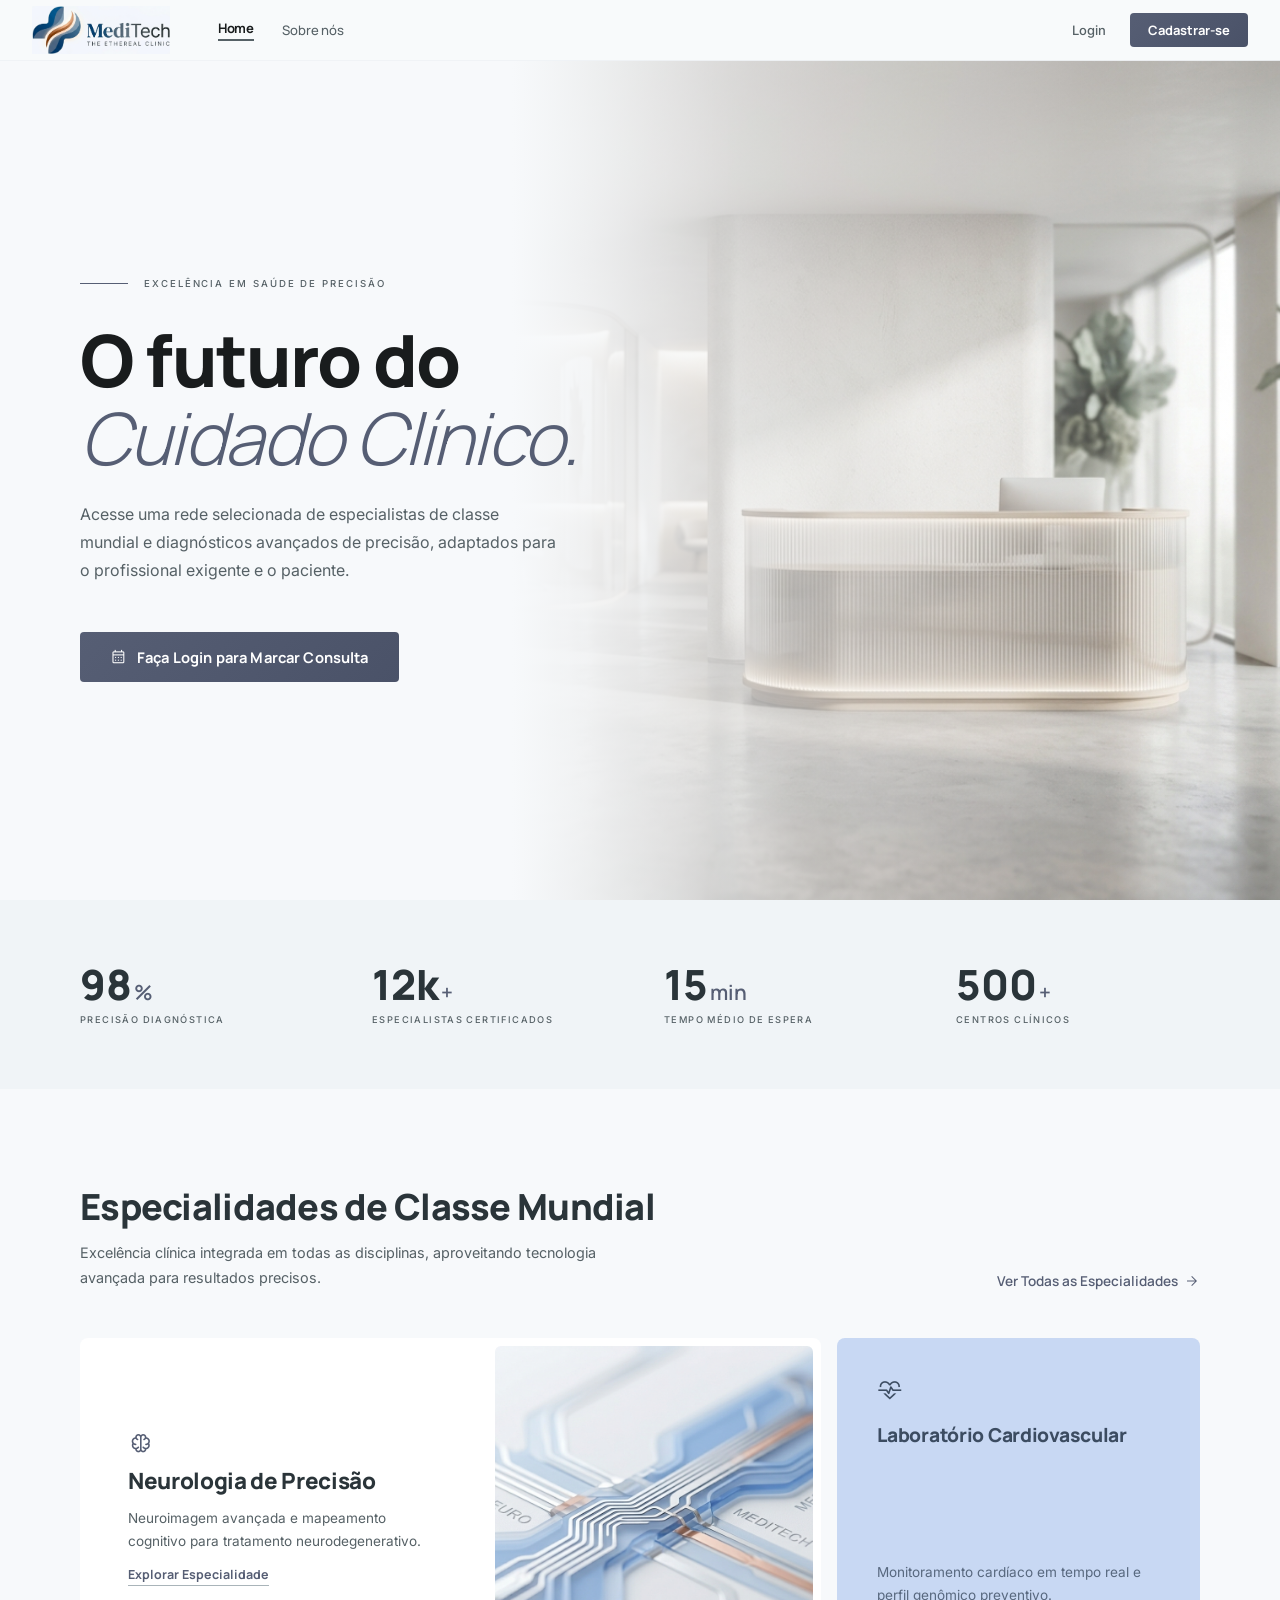
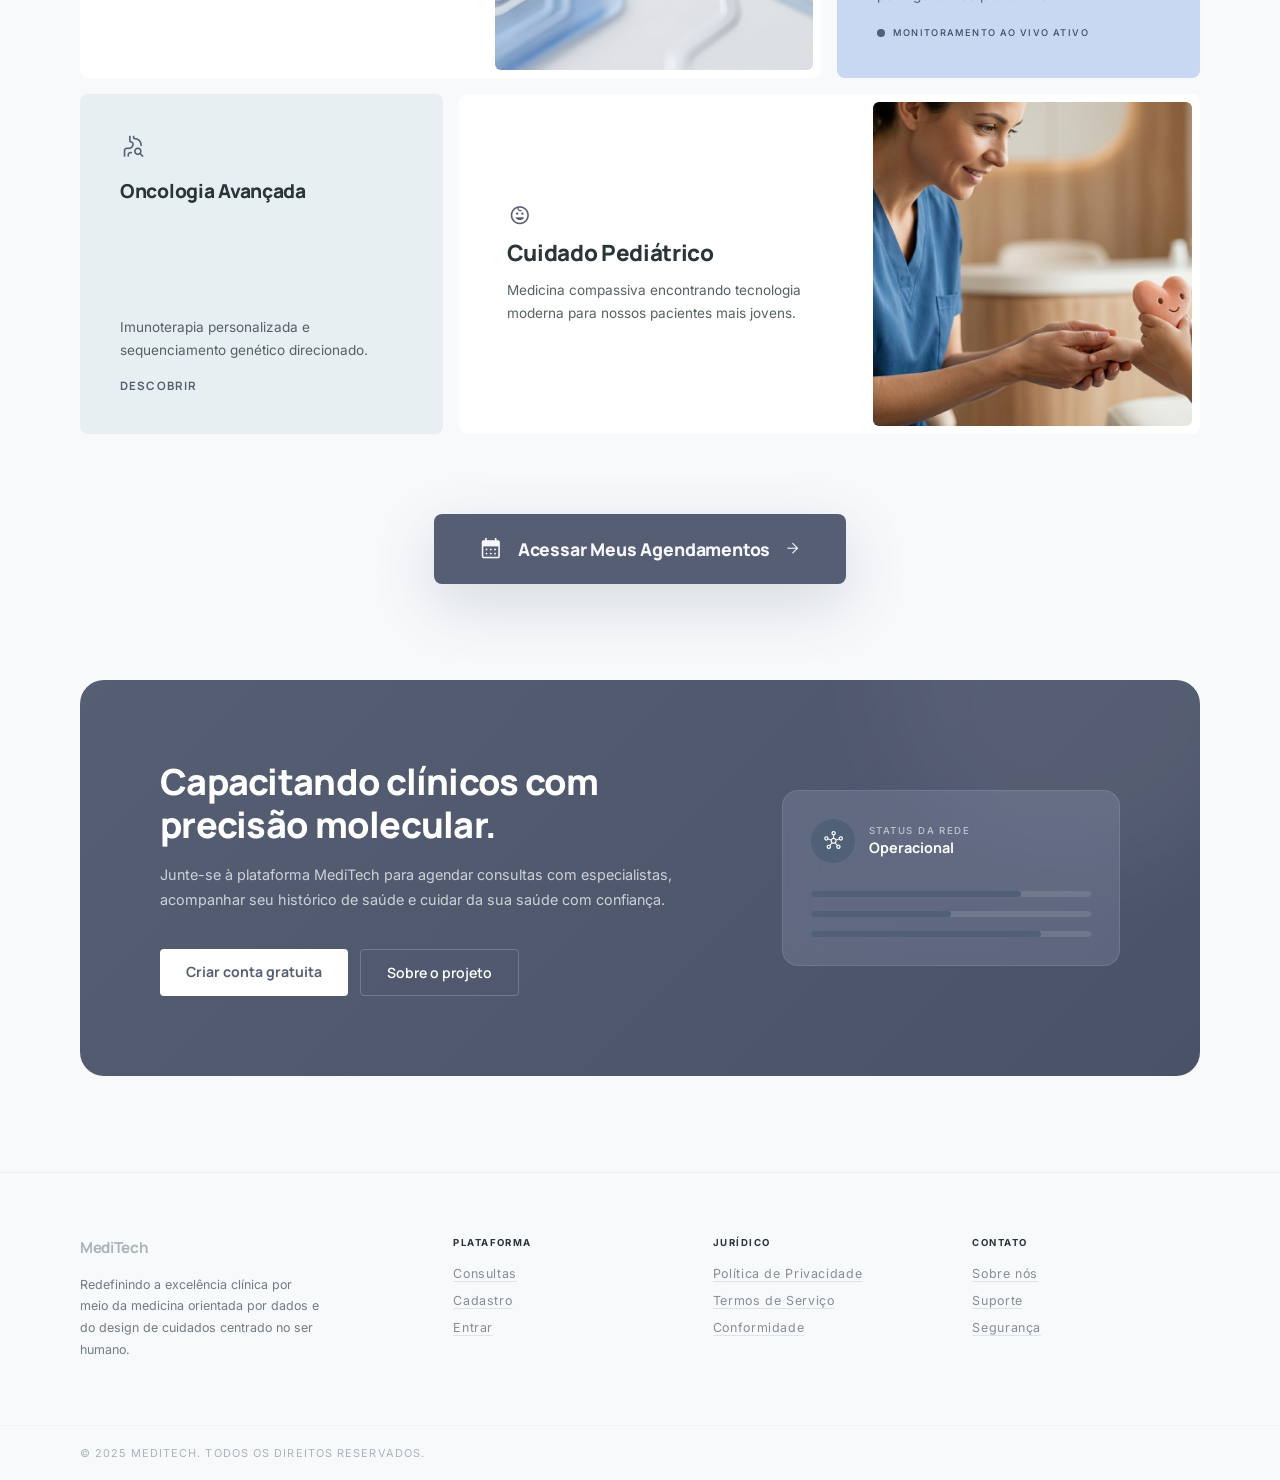
==== commit 19a3f1b3: "feat: Implementar tela de lista de médicos com filtros e agendamento - Adicionada nova tela `consult" ====
--- a/html/index.html
+++ b/html/index.html
@@ -86,7 +86,7 @@
                 <div class="bento-grid">
 
                     <!-- Neurologia — col 1-8, row 1 -->
-                    <div class="bento-card bento-neuro">
+                    <div class="bento-card bento-ped">
                         <div class="card-content">
                             <span class="material-symbols-outlined card-icon">neurology</span>
                             <h4>Neurologia de Precisão</h4>
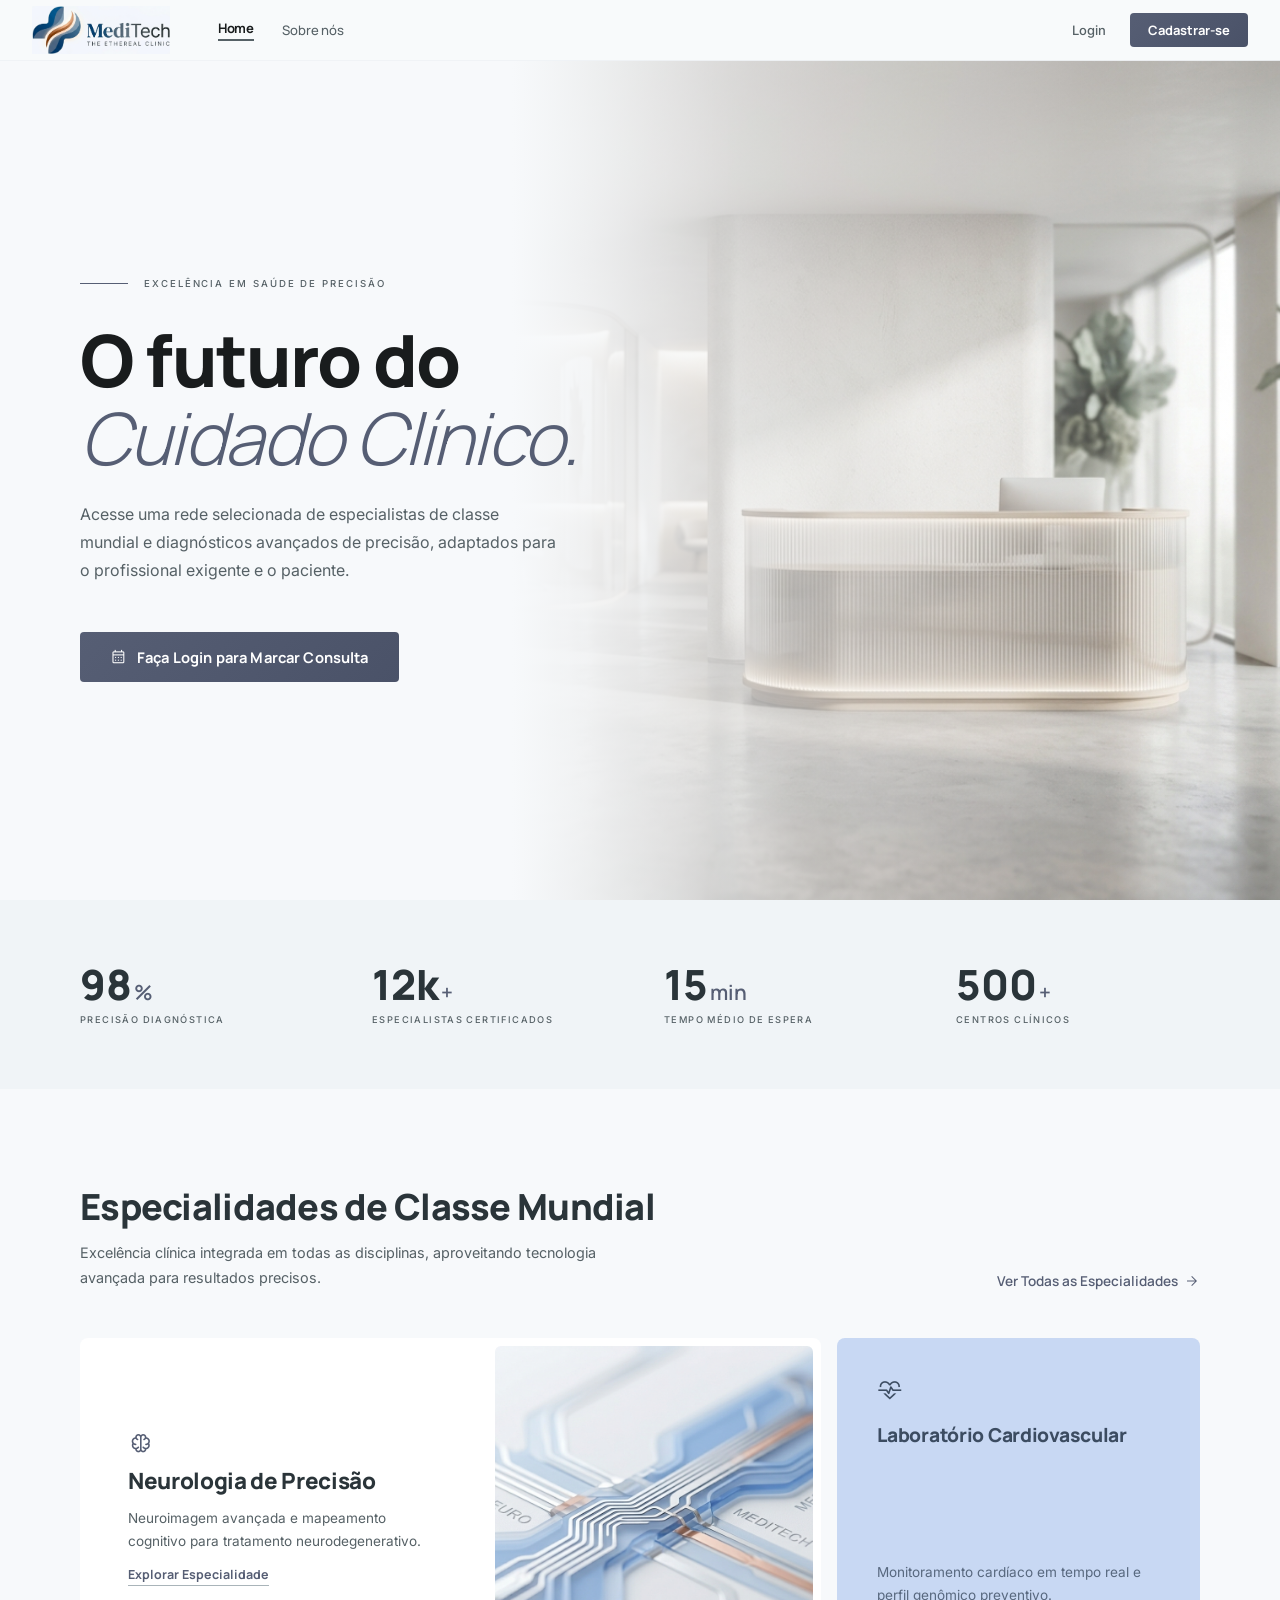
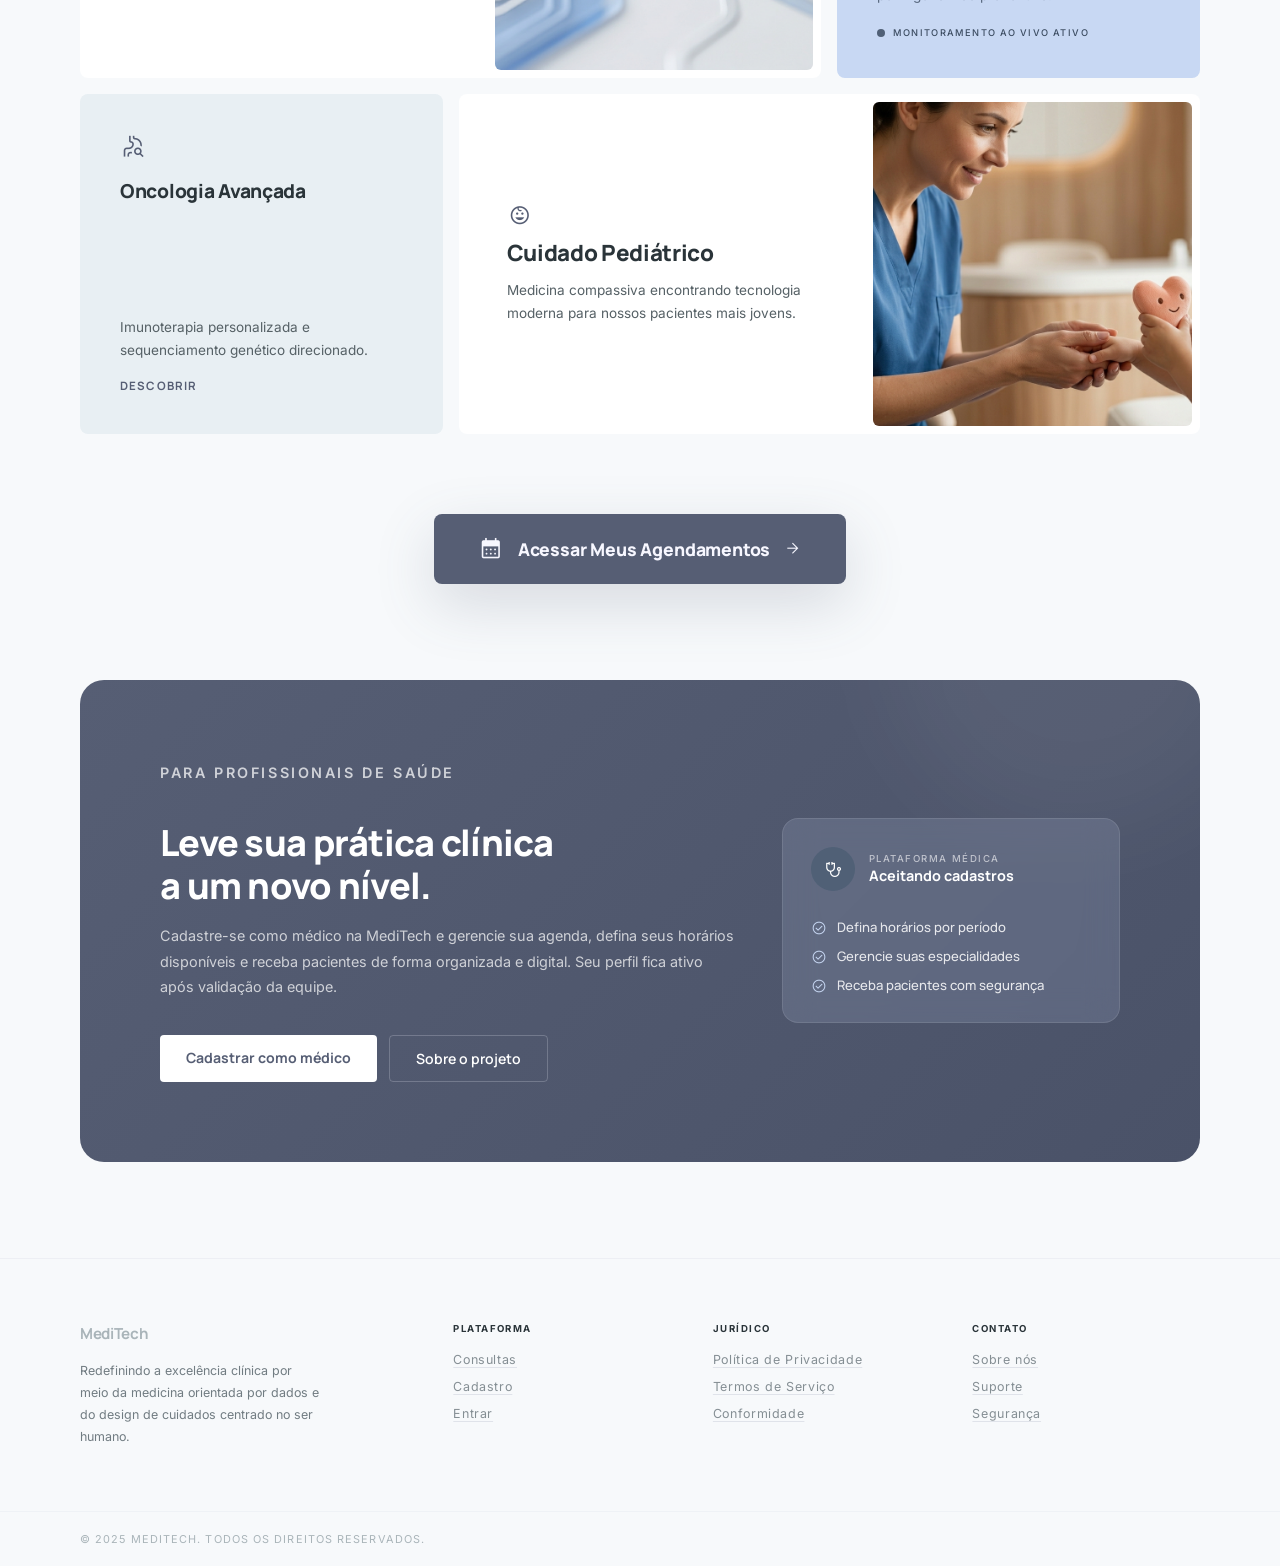
==== commit 5b3a52cf: "Refactor registration and login forms; add new doctor registration page and footer component - Updat" ====
--- a/html/index.html
+++ b/html/index.html
@@ -10,6 +10,7 @@
     <link rel="stylesheet" href="/css/base.css">
     <link rel="stylesheet" href="/css/header.css">
     <link rel="stylesheet" href="/css/home.css">
+    <link rel="stylesheet" href="/css/footer.css">
     <title>MediTech — Consultas Médicas</title>
 </head>
 
@@ -157,10 +158,11 @@
                 <div class="cta-orb" aria-hidden="true"></div>
 
                 <div class="cta-text">
-                    <h2>Capacitando clínicos com<br>precisão molecular.</h2>
-                    <p>Junte-se à plataforma MediTech para agendar consultas com especialistas, acompanhar seu histórico de saúde e cuidar da sua saúde com confiança.</p>
+                    <p class="cta-eyebrow">Para profissionais de saúde</p>
+                    <h2>Leve sua prática clínica<br>a um novo nível.</h2>
+                    <p>Cadastre-se como médico na MediTech e gerencie sua agenda, defina seus horários disponíveis e receba pacientes de forma organizada e digital. Seu perfil fica ativo após validação da equipe.</p>
                     <div class="cta-actions">
-                        <a class="btn-cta-primary" href="/html/register.html">Criar conta gratuita</a>
+                        <a class="btn-cta-primary" href="/html/register-medico.html">Cadastrar como médico</a>
                         <a class="btn-cta-ghost" href="/html/about.html">Sobre o projeto</a>
                     </div>
                 </div>
@@ -168,22 +170,25 @@
                 <div class="cta-widget" aria-hidden="true">
                     <div class="cta-widget-header">
                         <div class="cta-widget-icon">
-                            <span class="material-symbols-outlined">hub</span>
-                        </div>
-                        <div>
-                            <div class="cta-widget-label">Status da Rede</div>
-                            <div class="cta-widget-status">Operacional</div>
-                        </div>
-                    </div>
-                    <div class="cta-widget-bars">
-                        <div class="cta-bar-track">
-                            <div class="cta-bar-fill" style="width: 75%"></div>
-                        </div>
-                        <div class="cta-bar-track">
-                            <div class="cta-bar-fill" style="width: 50%"></div>
-                        </div>
-                        <div class="cta-bar-track">
-                            <div class="cta-bar-fill" style="width: 82%"></div>
+                            <span class="material-symbols-outlined">stethoscope</span>
+                        </div>
+                        <div>
+                            <div class="cta-widget-label">Plataforma Médica</div>
+                            <div class="cta-widget-status">Aceitando cadastros</div>
+                        </div>
+                    </div>
+                    <div class="cta-widget-checklist">
+                        <div class="cta-check-item">
+                            <span class="material-symbols-outlined cta-check-icon">check_circle</span>
+                            <span>Defina horários por período</span>
+                        </div>
+                        <div class="cta-check-item">
+                            <span class="material-symbols-outlined cta-check-icon">check_circle</span>
+                            <span>Gerencie suas especialidades</span>
+                        </div>
+                        <div class="cta-check-item">
+                            <span class="material-symbols-outlined cta-check-icon">check_circle</span>
+                            <span>Receba pacientes com segurança</span>
                         </div>
                     </div>
                 </div>
@@ -192,44 +197,10 @@
 
     </main>
 
-    <!-- ===== FOOTER ===== -->
-    <footer class="site-footer">
-        <div class="footer-inner">
-            <div>
-                <a href="/html/index.html" class="footer-brand-logo">MediTech</a>
-                <p class="footer-brand-tagline">Redefinindo a excelência clínica por meio da medicina orientada por dados e do design de cuidados centrado no ser humano.</p>
-            </div>
-            <div>
-                <div class="footer-col-title">Plataforma</div>
-                <nav class="footer-col-links">
-                    <a href="/html/consultation.html">Consultas</a>
-                    <a href="/html/register.html">Cadastro</a>
-                    <a href="/html/login.html">Entrar</a>
-                </nav>
-            </div>
-            <div>
-                <div class="footer-col-title">Jurídico</div>
-                <nav class="footer-col-links">
-                    <a href="#">Política de Privacidade</a>
-                    <a href="#">Termos de Serviço</a>
-                    <a href="#">Conformidade</a>
-                </nav>
-            </div>
-            <div>
-                <div class="footer-col-title">Contato</div>
-                <nav class="footer-col-links">
-                    <a href="/html/about.html">Sobre nós</a>
-                    <a href="#">Suporte</a>
-                    <a href="#">Segurança</a>
-                </nav>
-            </div>
-        </div>
-        <div class="footer-bottom">
-            <span class="footer-copyright">© 2025 MediTech. Todos os direitos reservados.</span>
-        </div>
-    </footer>
+    <app-footer></app-footer>
 
     <script src="/js/navbar.js"></script>
+    <script src="/js/footer.js"></script>
     <script src="/js/home.js"></script>
 </body>
 
--- a/css/base.css
+++ b/css/base.css
@@ -1,3 +1,23 @@
+:root {
+    --color-primary:            #565E74;
+    --color-primary-dim:        #4A5268;
+    --color-surface:            #F7F9FB;
+    --color-surface-low:        #F0F4F7;
+    --color-surface-lowest:     #FFFFFF;
+    --color-surface-container:  #edeeef;
+    --color-surface-high:       #E1E9EE;
+    --color-on-surface:         #2A3439;
+    --color-on-surface-variant: #566166;
+    --color-outline-variant:    rgba(169, 180, 185, 0.15);
+    --color-tertiary:           #506076;
+    --color-tertiary-container: #C8D8F3;
+    --color-surface-dim:        #CFDCE3;
+    --color-primary-fixed-dim:  #CCD4EE;
+    --color-error:              #ba1a1a;
+    --font-headline:            'Manrope', sans-serif;
+    --font-body:                'Inter', sans-serif;
+}
+
 * {
     margin: 0;
     padding: 0;
@@ -10,15 +30,41 @@
 }
 
 a:hover {
-    color: #22aa89;
-    font-size: 1.1em;
+    color: var(--color-primary);
 }
 
-body{
-    font-family: Roboto, sans-serif
+body {
+    font-family: var(--font-body);
 }
+
 .wrapper {
     max-width: 1350px;
     width: 100%;
     margin: 0 auto;
-}+}
+
+/* ===== POPUP DE FEEDBACK (compartilhado) ===== */
+.form-popup {
+    display: none;
+    width: 100%;
+    margin-bottom: 16px;
+    padding: 10px 14px;
+    border-radius: 0.375rem;
+    font-family: var(--font-body);
+    font-size: 0.85rem;
+    line-height: 1.4;
+}
+
+.form-popup.show {
+    display: block;
+}
+
+.form-popup.error {
+    background: #ffdad6;
+    color: var(--color-error);
+}
+
+.form-popup.success {
+    background: #e5fff5;
+    color: #0f5c3f;
+}
--- a/css/home.css
+++ b/css/home.css
@@ -714,6 +714,42 @@
     color: #fff;
 }
 
+/* Eyebrow label acima do título */
+.cta-eyebrow {
+    font-family: 'Inter', sans-serif;
+    font-size: 0.65rem;
+    font-weight: 600;
+    letter-spacing: 0.18em;
+    text-transform: uppercase;
+    color: rgba(255, 255, 255, 0.55);
+    margin-bottom: 12px;
+}
+
+/* Checklist dentro do widget */
+.cta-widget-checklist {
+    display: flex;
+    flex-direction: column;
+    gap: 12px;
+}
+
+.cta-check-item {
+    display: flex;
+    align-items: center;
+    gap: 10px;
+    font-family: 'Manrope', sans-serif;
+    font-size: 0.82rem;
+    font-weight: 500;
+    color: rgba(255, 255, 255, 0.85);
+    line-height: 1.3;
+}
+
+.cta-check-icon {
+    font-size: 1rem;
+    color: #C8D8F3;
+    flex-shrink: 0;
+}
+
+/* Mantidos para compatibilidade (não usados no CTA atual) */
 .cta-widget-bars {
     display: flex;
     flex-direction: column;
@@ -733,95 +769,3 @@
     border-radius: 999px;
 }
 
-/* ===================================================
-   FOOTER
-   =================================================== */
-.site-footer {
-    background: #f7f9fb;
-    border-top: 1px solid rgba(194, 198, 212, 0.2);
-}
-
-.footer-inner {
-    display: grid;
-    grid-template-columns: 1.5fr 1fr 1fr 1fr;
-    gap: 32px;
-    max-width: 1400px;
-    margin: 0 auto;
-    padding: 64px 80px;
-}
-
-.footer-brand-logo {
-    font-family: 'Manrope', sans-serif;
-    font-size: 0.95rem;
-    font-weight: 700;
-    color: #a9b4b9;
-    letter-spacing: -0.02em;
-    text-decoration: none;
-    display: inline-block;
-    margin-bottom: 16px;
-}
-
-.footer-brand-logo:hover {
-    color: #a9b4b9;
-    font-size: 0.95rem;
-}
-
-.footer-brand-tagline {
-    font-family: 'Inter', sans-serif;
-    font-size: 0.78rem;
-    color: #717c82;
-    line-height: 1.75;
-    max-width: 240px;
-}
-
-.footer-col-title {
-    font-family: 'Inter', sans-serif;
-    font-size: 0.6rem;
-    font-weight: 700;
-    letter-spacing: 0.15em;
-    text-transform: uppercase;
-    color: #2a3439;
-    margin-bottom: 18px;
-}
-
-.footer-col-links {
-    display: flex;
-    flex-direction: column;
-    gap: 12px;
-}
-
-.footer-col-links a {
-    font-family: 'Inter', sans-serif;
-    font-size: 0.78rem;
-    letter-spacing: 0.05em;
-    color: #717c82;
-    text-decoration: underline;
-    text-decoration-color: rgba(194, 198, 212, 0.5);
-    text-underline-offset: 3px;
-    opacity: 0.85;
-    transition: opacity 0.2s, color 0.2s;
-}
-
-.footer-col-links a:hover {
-    opacity: 1;
-    color: #2a3439;
-    font-size: 0.78rem;
-}
-
-.footer-bottom {
-    border-top: 1px solid rgba(194, 198, 212, 0.15);
-    max-width: 1400px;
-    margin: 0 auto;
-    padding: 20px 80px;
-    display: flex;
-    justify-content: space-between;
-    align-items: center;
-}
-
-.footer-copyright {
-    font-family: 'Inter', sans-serif;
-    font-size: 0.68rem;
-    letter-spacing: 0.1em;
-    text-transform: uppercase;
-    color: #a9b4b9;
-}
--- a/css/footer.css
+++ b/css/footer.css
@@ -0,0 +1,92 @@
+/* ===================================================
+   FOOTER
+   =================================================== */
+.site-footer {
+    background: #f7f9fb;
+    border-top: 1px solid rgba(194, 198, 212, 0.2);
+}
+
+.footer-inner {
+    display: grid;
+    grid-template-columns: 1.5fr 1fr 1fr 1fr;
+    gap: 32px;
+    max-width: 1400px;
+    margin: 0 auto;
+    padding: 64px 80px;
+}
+
+.footer-brand-logo {
+    font-family: 'Manrope', sans-serif;
+    font-size: 0.95rem;
+    font-weight: 700;
+    color: #a9b4b9;
+    letter-spacing: -0.02em;
+    text-decoration: none;
+    display: inline-block;
+    margin-bottom: 16px;
+}
+
+.footer-brand-logo:hover {
+    color: #a9b4b9;
+    font-size: 0.95rem;
+}
+
+.footer-brand-tagline {
+    font-family: 'Inter', sans-serif;
+    font-size: 0.78rem;
+    color: #717c82;
+    line-height: 1.75;
+    max-width: 240px;
+}
+
+.footer-col-title {
+    font-family: 'Inter', sans-serif;
+    font-size: 0.6rem;
+    font-weight: 700;
+    letter-spacing: 0.15em;
+    text-transform: uppercase;
+    color: #2a3439;
+    margin-bottom: 18px;
+}
+
+.footer-col-links {
+    display: flex;
+    flex-direction: column;
+    gap: 12px;
+}
+
+.footer-col-links a {
+    font-family: 'Inter', sans-serif;
+    font-size: 0.78rem;
+    letter-spacing: 0.05em;
+    color: #717c82;
+    text-decoration: underline;
+    text-decoration-color: rgba(194, 198, 212, 0.5);
+    text-underline-offset: 3px;
+    opacity: 0.85;
+    transition: opacity 0.2s, color 0.2s;
+}
+
+.footer-col-links a:hover {
+    opacity: 1;
+    color: #2a3439;
+    font-size: 0.78rem;
+}
+
+.footer-bottom {
+    border-top: 1px solid rgba(194, 198, 212, 0.15);
+    max-width: 1400px;
+    margin: 0 auto;
+    padding: 20px 80px;
+    display: flex;
+    justify-content: space-between;
+    align-items: center;
+}
+
+.footer-copyright {
+    font-family: 'Inter', sans-serif;
+    font-size: 0.68rem;
+    letter-spacing: 0.1em;
+    text-transform: uppercase;
+    color: #a9b4b9;
+}
